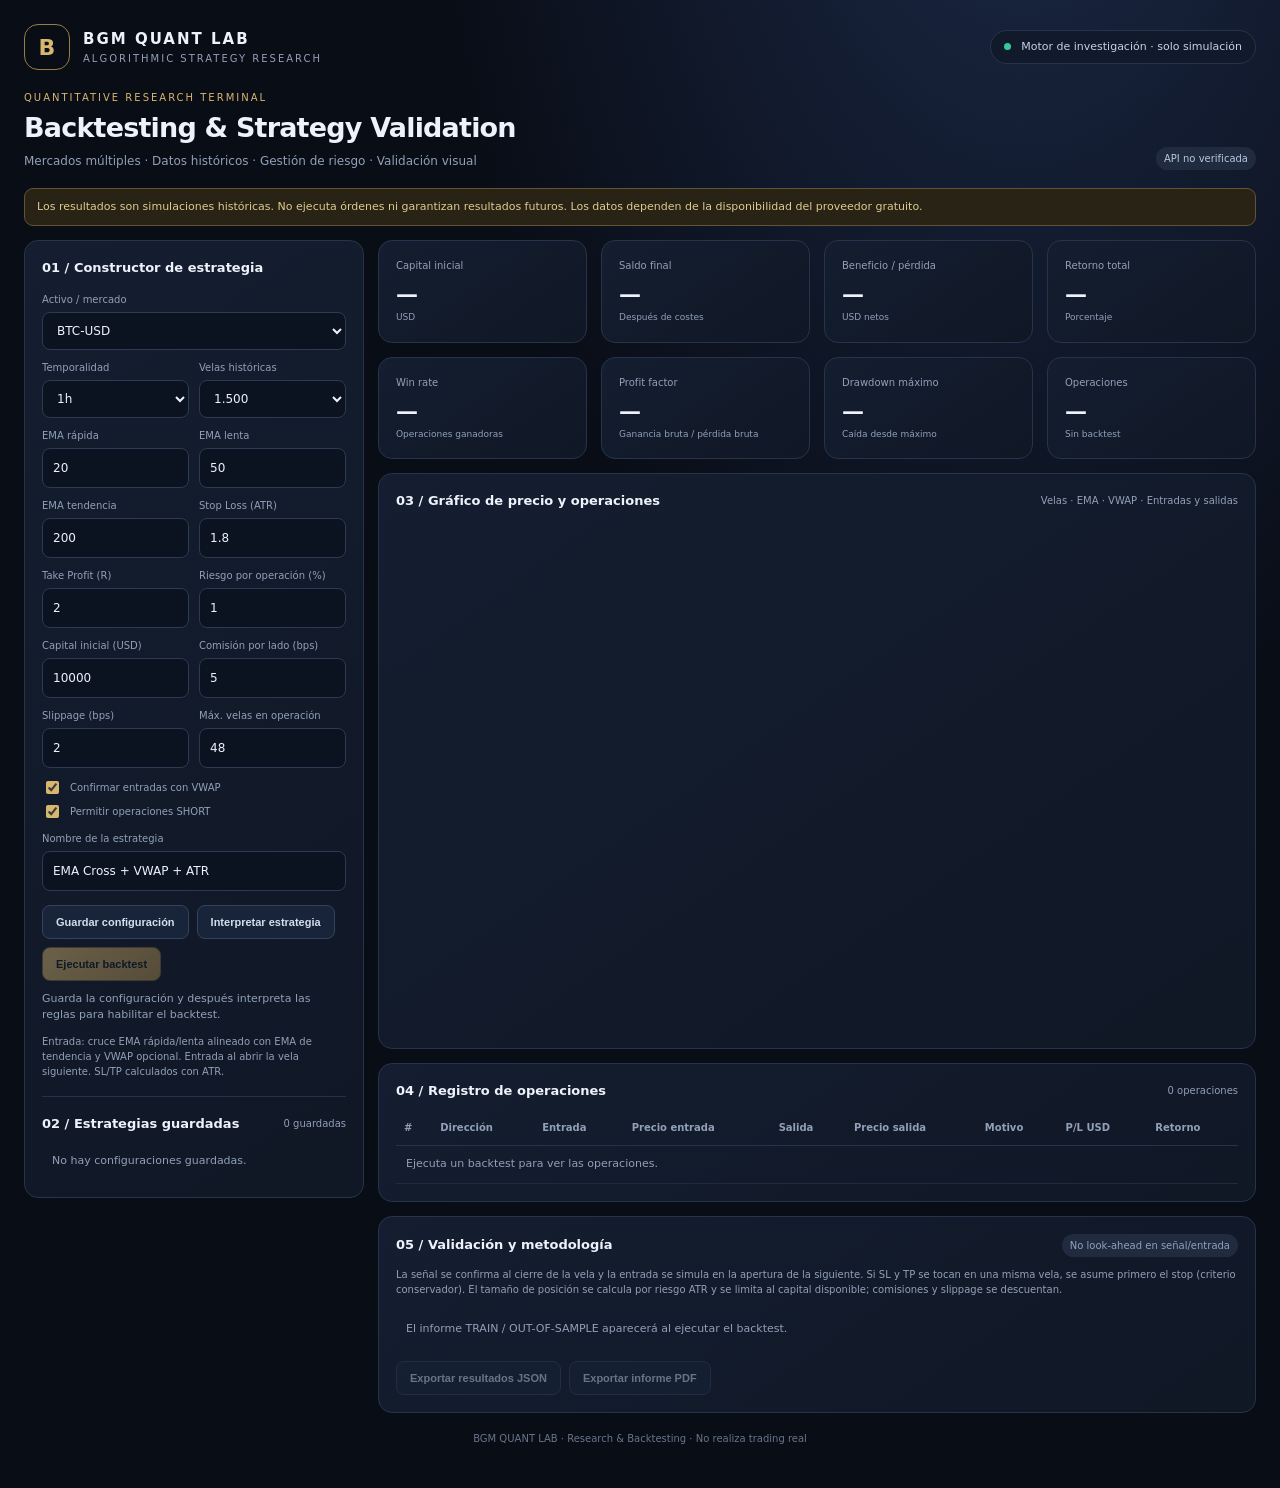
==== quant_lab/dashboard/index.html @ abaf61d5 "Display out-of-sample validation in dashboard" ====
<!doctype html>
<html lang="es"><head><meta charset="utf-8"><meta name="viewport" content="width=device-width,initial-scale=1"><meta name="theme-color" content="#090d16"><title>BGM Quant Lab | Quantitative Research</title>
<script src="https://cdn.plot.ly/plotly-2.35.2.min.js"></script>
<style>
:root{--bg:#090d16;--panel:#111a2a;--panel2:#151f31;--line:#26344b;--muted:#91a0b8;--text:#edf2fb;--gold:#d8b66f;--green:#35c99a;--red:#f07886;--blue:#80a8ff}*{box-sizing:border-box}body{margin:0;background:radial-gradient(ellipse at 80% -20%,#1c2a49 0,transparent 42%),var(--bg);color:var(--text);font:14px/1.5 Inter,system-ui,Segoe UI,sans-serif}.shell{max-width:1600px;margin:auto;padding:24px}.top{display:flex;justify-content:space-between;align-items:center;gap:15px;margin-bottom:20px}.brand{display:flex;gap:13px;align-items:center}.logo{width:46px;height:46px;border:1px solid #987d49;border-radius:14px;display:grid;place-items:center;color:var(--gold);font-weight:900;font-size:22px}.brand strong{letter-spacing:2px;font-size:15px}.brand small{display:block;color:var(--muted);font-size:10px;letter-spacing:2px}.status{border:1px solid var(--line);border-radius:30px;padding:8px 13px;color:#c5d1e4;background:#111a2a;font-size:11px}.status i{display:inline-block;width:7px;height:7px;background:var(--green);border-radius:50%;margin-right:7px}.hero{display:flex;justify-content:space-between;align-items:end;margin:15px 0 18px;gap:12px}.eyebrow{color:var(--gold);letter-spacing:2px;text-transform:uppercase;font-size:10px}.hero h1{font-size:27px;letter-spacing:-.8px;margin:3px 0}.hero p{color:var(--muted);margin:0;font-size:12px}.grid{display:grid;gap:14px}.workspace{grid-template-columns:340px minmax(0,1fr);align-items:start}.panel,.metric{background:linear-gradient(145deg,#141e30,#101725);border:1px solid var(--line);border-radius:14px;padding:17px;min-width:0}.panel h2{font-size:13px;margin:0 0 14px}.formgrid{display:grid;grid-template-columns:1fr 1fr;gap:10px}.field{display:grid;gap:5px}.field.full{grid-column:1/-1}.field label{font-size:10px;color:var(--muted)}input,select{width:100%;min-width:0;background:#0b1220;color:var(--text);border:1px solid #2c3a53;border-radius:8px;padding:10px;font:inherit;font-size:12px;outline:none}input:focus,select:focus{border-color:var(--gold)}.check{display:flex;gap:8px;align-items:center;color:#cbd6e7;font-size:11px}.check input{width:auto;accent-color:var(--gold)}.btnrow{display:flex;gap:8px;flex-wrap:wrap;margin-top:14px}.btn{border:1px solid #786642;background:linear-gradient(135deg,#d8b66f,#a98b4d);color:#111723;font-weight:800;border-radius:8px;padding:10px 13px;cursor:pointer;font-size:11px}.btn.secondary{background:#18243a;color:#d5deec;border-color:#34435c}.btn:disabled{opacity:.45;cursor:not-allowed}.hint{font-size:10px;color:var(--muted);margin-top:10px}.notice{margin:0 0 14px;border:1px solid #625332;background:#282314;color:#dfca91;border-radius:9px;padding:10px 12px;font-size:11px}.rightcol{display:grid;gap:14px}.metrics{grid-template-columns:repeat(4,minmax(0,1fr))}.metric .label{font-size:10px;color:var(--muted)}.metric .value{font-size:22px;font-weight:750;margin-top:5px;overflow-wrap:anywhere}.metric .sub{font-size:9px;color:var(--muted)}.sectionhead{display:flex;justify-content:space-between;align-items:center;gap:10px;margin-bottom:10px}.sectionhead h2{margin:0;font-size:13px}.sectionhead span{font-size:10px;color:var(--muted)}#chart{width:100%;height:510px}.tablewrap{overflow:auto}table{width:100%;border-collapse:collapse;white-space:nowrap;font-size:10px}th{text-align:left;color:var(--muted);font-weight:600;padding:10px 8px;border-bottom:1px solid var(--line)}td{padding:9px 8px;border-bottom:1px solid #202b40;color:#d2dbea}.long{color:var(--green)}.short{color:var(--red)}.library{display:grid;gap:8px}.saved{display:flex;justify-content:space-between;align-items:center;gap:10px;background:#0c1422;border:1px solid #29374f;padding:10px;border-radius:9px}.saved b{font-size:11px}.saved small{display:block;color:var(--muted);font-size:9px}.saved button{padding:7px 9px}.empty{color:var(--muted);font-size:11px;padding:10px}.footer{text-align:center;color:#68758b;font-size:10px;padding:18px}.statusline{font-size:11px;color:var(--muted);min-height:18px;margin-top:10px}.pill{font-size:10px;padding:4px 8px;border-radius:30px;background:#202b40;color:#b8c7dc}@media(max-width:1050px){.workspace{grid-template-columns:1fr}.metrics{grid-template-columns:repeat(2,1fr)}}@media(max-width:600px){.shell{padding:13px}.hero{align-items:flex-start;flex-direction:column}.metrics{gap:8px}.metric{padding:12px}.metric .value{font-size:18px}#chart{height:420px}.top{align-items:flex-start}.status{font-size:9px}}
@media print{body{background:white;color:#111}.shell{max-width:none;padding:0}.top,.hero,.workspace,.footer,.btnrow{display:none!important}.printarea{display:block!important;color:#111}.printarea *{color:#111!important}.printarea table{white-space:normal}.printarea h1{font-size:20px}}
.printarea{display:none}
</style></head><body><main class="shell">
<header class="top"><div class="brand"><div class="logo">B</div><div><strong>BGM QUANT LAB</strong><small>ALGORITHMIC STRATEGY RESEARCH</small></div></div><div class="status"><i></i> Motor de investigación · solo simulación</div></header>
<section class="hero"><div><div class="eyebrow">Quantitative research terminal</div><h1>Backtesting & Strategy Validation</h1><p>Mercados múltiples · Datos históricos · Gestión de riesgo · Validación visual</p></div><span class="pill" id="engineState">API esperando</span></section>
<div class="notice">Los resultados son simulaciones históricas. No ejecuta órdenes ni garantizan resultados futuros. Los datos dependen de la disponibilidad del proveedor gratuito.</div>
<section class="grid workspace">
<aside class="panel" id="builder"><h2>01 / Constructor de estrategia</h2>
<div class="formgrid">
<div class="field full"><label>Activo / mercado</label><select id="symbol"><option>BTC-USD</option><option>ETH-USD</option><option>SOL-USD</option><option>BNB-USD</option><option>XRP-USD</option><option>ADA-USD</option><option>SPY</option><option>QQQ</option><option>DIA</option><option>AAPL</option><option>MSFT</option><option>NVDA</option><option>TSLA</option><option>AMZN</option><option>GOOGL</option><option>GC=F</option><option>SI=F</option><option>CL=F</option><option>EURUSD=X</option><option>GBPUSD=X</option><option>JPY=X</option></select></div>
<div class="field"><label>Temporalidad</label><select id="timeframe"><option>5m</option><option>15m</option><option selected>1h</option><option>4h</option><option>1d</option></select></div>
<div class="field"><label>Velas históricas</label><select id="candles"><option value="500">500</option><option value="1000">1.000</option><option selected value="1500">1.500</option><option value="3000">3.000</option><option value="5000">5.000</option></select></div>
<div class="field"><label>EMA rápida</label><input id="emaFast" type="number" min="2" max="100" value="20"></div>
<div class="field"><label>EMA lenta</label><input id="emaSlow" type="number" min="3" max="200" value="50"></div>
<div class="field"><label>EMA tendencia</label><input id="emaTrend" type="number" min="50" max="500" value="200"></div>
<div class="field"><label>Stop Loss (ATR)</label><input id="stopAtr" type="number" min=".5" max="5" step=".1" value="1.8"></div>
<div class="field"><label>Take Profit (R)</label><input id="rr" type="number" min=".5" max="6" step=".1" value="2"></div>
<div class="field"><label>Riesgo por operación (%)</label><input id="risk" type="number" min=".1" max="5" step=".1" value="1"></div>
<div class="field"><label>Capital inicial (USD)</label><input id="equity" type="number" min="1" step="100" value="10000"></div>
<div class="field"><label>Comisión por lado (bps)</label><input id="fee" type="number" min="0" max="100" step=".5" value="5"></div>
<div class="field"><label>Slippage (bps)</label><input id="slippage" type="number" min="0" max="100" step=".5" value="2"></div>
<div class="field"><label>Máx. velas en operación</label><input id="holding" type="number" min="1" max="1000" value="48"></div>
<div class="field full"><label class="check"><input id="vwap" type="checkbox" checked> Confirmar entradas con VWAP</label><label class="check"><input id="shorts" type="checkbox" checked> Permitir operaciones SHORT</label></div>
<div class="field full"><label>Nombre de la estrategia</label><input id="strategyName" maxlength="60" value="EMA Cross + VWAP + ATR"></div>
</div>
<div class="btnrow"><button class="btn secondary" id="saveConfig">Guardar configuración</button><button class="btn secondary" id="interpret">Interpretar estrategia</button><button class="btn" id="run" disabled>Ejecutar backtest</button></div>
<div class="statusline" id="builderStatus">Guarda la configuración y después interpreta las reglas para habilitar el backtest.</div>
<div class="hint">Entrada: cruce EMA rápida/lenta alineado con EMA de tendencia y VWAP opcional. Entrada al abrir la vela siguiente. SL/TP calculados con ATR.</div>
<hr style="border:0;border-top:1px solid var(--line);margin:17px 0">
<div class="sectionhead"><h2>02 / Estrategias guardadas</h2><span id="savedCount">0</span></div><div class="library" id="library"><div class="empty">No hay configuraciones guardadas.</div></div>
</aside>
<div class="rightcol">
<section class="grid metrics" id="metrics">
<div class="metric"><div class="label">Capital inicial</div><div class="value" id="mInitial">—</div><div class="sub">USD</div></div>
<div class="metric"><div class="label">Saldo final</div><div class="value" id="mFinal">—</div><div class="sub">Después de costes</div></div>
<div class="metric"><div class="label">Beneficio / pérdida</div><div class="value" id="mPnl">—</div><div class="sub">USD netos</div></div>
<div class="metric"><div class="label">Retorno total</div><div class="value" id="mReturn">—</div><div class="sub">Porcentaje</div></div>
<div class="metric"><div class="label">Win rate</div><div class="value" id="mWin">—</div><div class="sub">Operaciones ganadoras</div></div>
<div class="metric"><div class="label">Profit factor</div><div class="value" id="mPf">—</div><div class="sub">Ganancia bruta / pérdida bruta</div></div>
<div class="metric"><div class="label">Drawdown máximo</div><div class="value" id="mDd">—</div><div class="sub">Caída desde máximo</div></div>
<div class="metric"><div class="label">Operaciones</div><div class="value" id="mTrades">—</div><div class="sub" id="mPeriod">Sin backtest</div></div>
</section>
<section class="panel"><div class="sectionhead"><h2>03 / Gráfico de precio y operaciones</h2><span id="chartMeta">Velas · EMA · VWAP · Entradas y salidas</span></div><div id="chart"></div></section>
<section class="panel"><div class="sectionhead"><h2>04 / Registro de operaciones</h2><span id="tradeCount">0 operaciones</span></div><div class="tablewrap"><table><thead><tr><th>#</th><th>Dirección</th><th>Entrada</th><th>Precio entrada</th><th>Salida</th><th>Precio salida</th><th>Motivo</th><th>P/L USD</th><th>Retorno</th></tr></thead><tbody id="tradeRows"><tr><td colspan="9" class="empty">Ejecuta un backtest para ver las operaciones.</td></tr></tbody></table></div></section>
<section class="panel"><div class="sectionhead"><h2>05 / Validación y metodología</h2><span class="pill">No look-ahead en señal/entrada</span></div><div id="method" class="hint">La señal se confirma al cierre de la vela y la entrada se simula en la apertura de la siguiente. Si SL y TP se tocan en una misma vela, se asume primero el stop (criterio conservador). El tamaño de posición se calcula por riesgo ATR y se limita al capital disponible; comisiones y slippage se descuentan.</div><div id="validationSummary" class="tablewrap" style="margin-top:14px"><div class="empty">El informe TRAIN / OUT-OF-SAMPLE aparecerá al ejecutar el backtest.</div></div><div class="btnrow"><button class="btn secondary" id="exportJson" disabled>Exportar resultados JSON</button><button class="btn secondary" id="printPdf" disabled>Exportar informe PDF</button></div></section>
</div></section><footer class="footer">BGM QUANT LAB · Research & Backtesting · No realiza trading real</footer>
<section class="printarea" id="printArea"></section></main>
<script>
const $=id=>document.getElementById(id), API='https://bgm-quant-lab-api.onrender.com';
let currentResult=null, interpreted=false, lastSavedId=null, savedConfigSignature=null;
const KEY='bgmQuantLab.multiAssetStrategies.v1';
const num=(id)=>Number($(id).value);
const config=()=>({ema_fast:num('emaFast'),ema_slow:num('emaSlow'),ema_trend:num('emaTrend'),stop_atr:num('stopAtr'),reward_risk:num('rr'),risk_per_trade_pct:num('risk'),initial_equity:num('equity'),fee_bps:num('fee'),slippage_bps:num('slippage'),max_holding_bars:num('holding'),use_vwap:$('vwap').checked,allow_short:$('shorts').checked});
const snapshot=()=>({name:$('strategyName').value.trim()||'Estrategia sin nombre',symbol:$('symbol').value,timeframe:$('timeframe').value,candles:num('candles'),config:config()});
function validate(){const c=config();if(!(Number.isInteger(c.ema_fast)&&Number.isInteger(c.ema_slow)&&Number.isInteger(c.ema_trend)&&2<=c.ema_fast&&c.ema_fast<c.ema_slow&&c.ema_slow<c.ema_trend&&c.ema_trend<=500))throw Error('Las EMAs deben cumplir 2 ≤ rápida < lenta < tendencia ≤ 500.');if(!(c.initial_equity>0&&c.risk_per_trade_pct>=.1&&c.risk_per_trade_pct<=5&&c.stop_atr>=.5&&c.stop_atr<=5&&c.reward_risk>=.5&&c.reward_risk<=6&&c.max_holding_bars>=1&&c.max_holding_bars<=1000&&c.fee_bps>=0&&c.slippage_bps>=0))throw Error('Revisa capital, riesgo, SL/TP, costes y máximo de velas.');}
function readSaved(){try{const a=JSON.parse(localStorage.getItem(KEY)||'[]');return Array.isArray(a)?a:[]}catch(e){return[]}}
function writeSaved(a){localStorage.setItem(KEY,JSON.stringify(a));renderLibrary()}
function saveConfig(){try{validate();const s=snapshot(),all=readSaved();let item=all.find(x=>x.id===lastSavedId);if(item){Object.assign(item,s,{updated_at:new Date().toISOString()})}else{item={...s,id:'strat-'+Date.now(),saved_at:new Date().toISOString()};all.unshift(item);lastSavedId=item.id}writeSaved(all);savedConfigSignature=JSON.stringify(snapshot());$('builderStatus').textContent='Configuración guardada en este navegador. Ahora puedes interpretarla.';return true}catch(e){$('builderStatus').textContent=e.message;return false}}
function renderLibrary(){const all=readSaved();$('savedCount').textContent=all.length+' guardadas';const box=$('library');box.innerHTML='';if(!all.length){box.innerHTML='<div class="empty">No hay configuraciones guardadas.</div>';return}all.forEach(s=>{const row=document.createElement('div');row.className='saved';const info=document.createElement('div'),b=document.createElement('b'),small=document.createElement('small');b.textContent=s.name;small.textContent=s.symbol+' · '+s.timeframe+' · Capital '+fmt(s.config.initial_equity)+' USD';info.append(b,small);const actions=document.createElement('div');[['Cargar',()=>loadSaved(s.id)],['PDF',()=>printSaved(s)],['×',()=>{writeSaved(readSaved().filter(x=>x.id!==s.id))}]].forEach(([label,fn])=>{const btn=document.createElement('button');btn.className='btn secondary';btn.textContent=label;btn.onclick=fn;actions.append(btn)});row.append(info,actions);box.append(row)})}
function loadSaved(id){const s=readSaved().find(x=>x.id===id);if(!s)return;lastSavedId=s.id;$('strategyName').value=s.name;$('symbol').value=s.symbol;$('timeframe').value=s.timeframe;$('candles').value=String(s.candles);for(const [key,id] of Object.entries({ema_fast:'emaFast',ema_slow:'emaSlow',ema_trend:'emaTrend',stop_atr:'stopAtr',reward_risk:'rr',risk_per_trade_pct:'risk',initial_equity:'equity',fee_bps:'fee',slippage_bps:'slippage',max_holding_bars:'holding'}))$(id).value=s.config[key];$('vwap').checked=s.config.use_vwap;$('shorts').checked=s.config.allow_short;savedConfigSignature=JSON.stringify(snapshot());interpreted=false;$('run').disabled=true;$('builderStatus').textContent='Configuración cargada. Pulsa Interpretar estrategia.'}
function interpret(){try{validate();if(!savedConfigSignature||savedConfigSignature!==JSON.stringify(snapshot()))throw Error('Primero guarda la configuración actual. Si cambias un parámetro, vuelve a guardarla antes de interpretar.');const c=config();$('builderStatus').textContent='LONG: cruce alcista EMA '+c.ema_fast+'/'+c.ema_slow+', precio sobre EMA '+c.ema_trend+(c.use_vwap?' y VWAP':'')+'. SHORT: cruce bajista y precio bajo EMA de tendencia. SL '+c.stop_atr+' ATR · TP '+c.reward_risk+'R · riesgo '+c.risk_per_trade_pct+'%.';interpreted=true;$('run').disabled=false}catch(e){$('builderStatus').textContent=e.message;interpreted=false;$('run').disabled=true}}
function fmt(v,s=''){if(v===null||v===undefined||!Number.isFinite(Number(v)))return 'N/D';return Number(v).toLocaleString('es-ES',{maximumFractionDigits:2})+s}
$('saveConfig').onclick=saveConfig;$('interpret').onclick=interpret;
$('run').onclick=async()=>{if(!interpreted)return;try{validate()}catch(e){$('builderStatus').textContent=e.message;return}$('run').disabled=true;$('engineState').textContent='Descargando datos…';$('builderStatus').textContent='Descargando velas y ejecutando el motor cuantitativo. El primer arranque puede tardar.';try{const res=await fetch(API+'/api/multi-backtest',{method:'POST',headers:{'Content-Type':'application/json'},body:JSON.stringify({symbol:$('symbol').value,timeframe:$('timeframe').value,candles:num('candles'),config:config()})});const data=await res.json();if(!res.ok||!data.ok)throw Error(data.error||'Error de backtest');currentResult=data;renderResult(data);$('engineState').textContent='Backtest completado';$('builderStatus').textContent=data.market_name+' · '+data.candles_used+' velas · '+data.data_start+' → '+data.data_end;if(lastSavedId){const all=readSaved(),item=all.find(x=>x.id===lastSavedId);if(item){item.last_result={final_equity:data.result.final_equity,net_return_pct:data.result.net_return_pct,trades:data.result.trades};writeSaved(all)}}}catch(e){$('engineState').textContent='Error';$('builderStatus').textContent=e.message}finally{$('run').disabled=!interpreted}};
function renderResult(data){const r=data.result;const v=data.validation;if(v){const rows=[['Operaciones','trades'],['Win rate (%)','win_rate_pct'],['Profit factor','profit_factor'],['Retorno neto (%)','net_return_pct'],['Drawdown máximo (%)','max_drawdown_pct']];$('validationSummary').innerHTML='<table><thead><tr><th>Validación cronológica</th><th>TRAIN · 70%</th><th>OUT-OF-SAMPLE · 30%</th></tr></thead><tbody>'+rows.map(([label,key])=>'<tr><td>'+label+'</td><td>'+fmt(v.train[key])+'</td><td>'+fmt(v.out_of_sample[key])+'</td></tr>').join('')+'</tbody></table><p class="hint">'+v.note+'</p>'}const values={mInitial:fmt(r.initial_equity)+' USD',mFinal:fmt(r.final_equity)+' USD',mPnl:fmt(r.net_profit)+' USD',mReturn:fmt(r.net_return_pct,'%'),mWin:fmt(r.win_rate_pct,'%'),mPf:fmt(r.profit_factor),mDd:fmt(r.max_drawdown_pct,'%'),mTrades:r.trades};for(const [id,v] of Object.entries(values))$(id).textContent=v;$('mPnl').style.color=r.net_profit>=0?'var(--green)':'var(--red)';$('mPeriod').textContent=data.data_start+' → '+data.data_end;$('tradeCount').textContent=r.trades+' operaciones';$('chartMeta').textContent=data.symbol+' · '+data.timeframe+' · '+data.candles_used+' velas';renderChart(data);renderTrades(r.trade_log);$('exportJson').disabled=false;$('printPdf').disabled=false}
function renderChart(data){const r=data.result,rows=r.candles||[],x=rows.map(v=>v.open_time);const traces=[{type:'candlestick',x,open:rows.map(v=>v.open),high:rows.map(v=>v.high),low:rows.map(v=>v.low),close:rows.map(v=>v.close),name:data.symbol,increasing:{line:{color:'#35c99a'}},decreasing:{line:{color:'#f07886'}}}];const addLine=(key,name,color)=>{const vals=rows.map(v=>v[key]);if(vals.some(v=>v!==null&&v!==undefined))traces.push({type:'scatter',mode:'lines',x,y:vals,name,line:{width:1.2,color}})};const c=config();addLine('ema_'+c.ema_fast,'EMA '+c.ema_fast,'#e4bd69');addLine('ema_'+c.ema_slow,'EMA '+c.ema_slow,'#82a8ff');addLine('ema_'+c.ema_trend,'EMA '+c.ema_trend,'#d68bea');if(c.use_vwap)addLine('vwap','VWAP','#55c6d7');const entries=r.trade_log||[];const long=entries.filter(t=>t.side==='LONG'),short=entries.filter(t=>t.side==='SHORT');for(const [arr,label,color,symbol,field] of [[long,'Entrada LONG','#35c99a','triangle-up','entry_price'],[short,'Entrada SHORT','#f07886','triangle-down','entry_price']])if(arr.length)traces.push({type:'scatter',mode:'markers',x:arr.map(t=>t.entry_time),y:arr.map(t=>t[field]),name:label,marker:{color,symbol,size:11,line:{width:1,color:'#101725'}}});if(entries.length)traces.push({type:'scatter',mode:'markers',x:entries.map(t=>t.exit_time),y:entries.map(t=>t.exit_price),name:'Salidas',marker:{color:'#f3e7c7',symbol:'x',size:9}});const layout={paper_bgcolor:'#111a2a',plot_bgcolor:'#111a2a',font:{color:'#cbd6e7',size:10},margin:{l:55,r:20,t:15,b:45},xaxis:{gridcolor:'#26344b',rangeslider:{visible:false}},yaxis:{gridcolor:'#26344b',side:'right'},legend:{orientation:'h',y:1.08},hovermode:'x unified'};Plotly.newPlot('chart',traces,layout,{responsive:true,displaylogo:false,scrollZoom:true})}
function renderTrades(trades){const body=$('tradeRows');body.innerHTML='';if(!trades.length){body.innerHTML='<tr><td colspan="9" class="empty">No se generaron operaciones con esta configuración.</td></tr>';return}trades.slice().reverse().forEach((t,i)=>{const tr=document.createElement('tr');const cells=[trades.length-i,t.side,t.entry_time.replace('T',' ').slice(0,16),fmt(t.entry_price),t.exit_time.replace('T',' ').slice(0,16),fmt(t.exit_price),t.exit_reason,fmt(t.pnl),fmt(t.return_pct,'%')];cells.forEach((v,j)=>{const td=document.createElement('td');td.textContent=v;if(j===1)td.className=t.side.toLowerCase();if(j===7)td.className=t.pnl>=0?'long':'short';tr.append(td)});body.append(tr)})}
$('exportJson').onclick=()=>{if(!currentResult)return;download('bgm_quant_lab_result.json',JSON.stringify(currentResult,null,2),'application/json')};
function download(name,content,type){const a=document.createElement('a'),url=URL.createObjectURL(new Blob([content],{type}));a.href=url;a.download=name;a.click();setTimeout(()=>URL.revokeObjectURL(url),1000)}
function printSaved(s){const c=s.config;$('printArea').innerHTML='<h1>BGM QUANT LAB — '+esc(s.name)+'</h1><p>Activo: '+esc(s.symbol)+' · Temporalidad: '+esc(s.timeframe)+'</p><h2>Configuración</h2><table>'+Object.entries(c).map(([k,v])=>'<tr><th>'+esc(k)+'</th><td>'+esc(v)+'</td></tr>').join('')+'</table><p>Reglas: cruce EMA rápida/lenta alineado con EMA de tendencia; VWAP opcional. Entrada en apertura de vela siguiente. Stop dinámico ATR y objetivo en múltiplos R. Costes y slippage incluidos.</p>'+(s.last_result?'<h2>Último resultado</h2><p>Saldo final: '+fmt(s.last_result.final_equity)+' USD · Retorno: '+fmt(s.last_result.net_return_pct,'%')+' · Operaciones: '+s.last_result.trades+'</p>':'')+'<p>Simulación histórica; no ejecuta órdenes ni garantiza rentabilidad.</p>';window.print()}
function esc(s){return String(s).replace(/[&<>"']/g,c=>({'&':'&amp;','<':'&lt;','>':'&gt;','"':'&quot;',"'":'&#39;'}[c]))}
$('printPdf').onclick=()=>{if(!currentResult)return;const s={...snapshot(),last_result:{final_equity:currentResult.result.final_equity,net_return_pct:currentResult.result.net_return_pct,trades:currentResult.result.trades}};printSaved(s)};
renderLibrary();
fetch(API+'/health').then(r=>r.json()).then(()=>{$('engineState').textContent='API conectada'}).catch(()=>{$('engineState').textContent='API no verificada'});
</script></body></html>
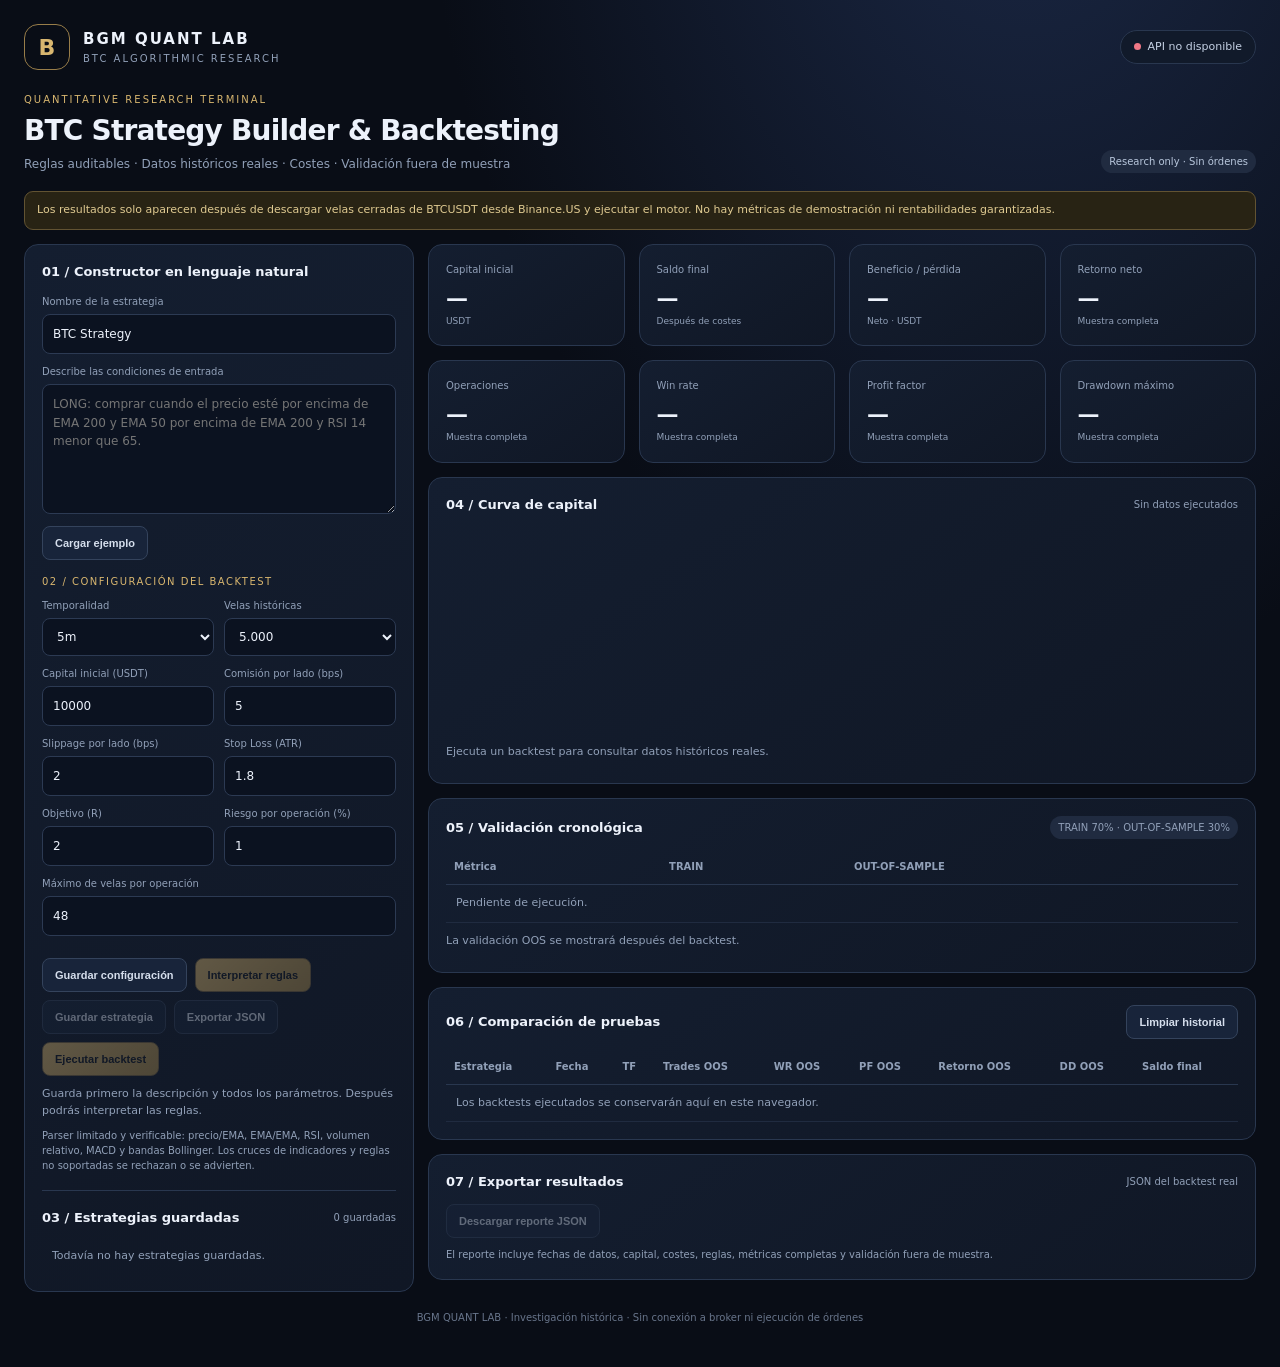
==== commit eb3b8b31: "Build BTC natural-language strategy research dashboard" ====
--- a/quant_lab/dashboard/index.html
+++ b/quant_lab/dashboard/index.html
@@ -1,80 +1,124 @@
 <!doctype html>
-<html lang="es"><head><meta charset="utf-8"><meta name="viewport" content="width=device-width,initial-scale=1"><meta name="theme-color" content="#090d16"><title>BGM Quant Lab | Quantitative Research</title>
-<script src="https://cdn.plot.ly/plotly-2.35.2.min.js"></script>
+<html lang="es">
+<head>
+<meta charset="utf-8"><meta name="viewport" content="width=device-width,initial-scale=1">
+<meta name="theme-color" content="#090d16">
+<title>BGM Quant Lab · BTC Strategy Research</title>
 <style>
-:root{--bg:#090d16;--panel:#111a2a;--panel2:#151f31;--line:#26344b;--muted:#91a0b8;--text:#edf2fb;--gold:#d8b66f;--green:#35c99a;--red:#f07886;--blue:#80a8ff}*{box-sizing:border-box}body{margin:0;background:radial-gradient(ellipse at 80% -20%,#1c2a49 0,transparent 42%),var(--bg);color:var(--text);font:14px/1.5 Inter,system-ui,Segoe UI,sans-serif}.shell{max-width:1600px;margin:auto;padding:24px}.top{display:flex;justify-content:space-between;align-items:center;gap:15px;margin-bottom:20px}.brand{display:flex;gap:13px;align-items:center}.logo{width:46px;height:46px;border:1px solid #987d49;border-radius:14px;display:grid;place-items:center;color:var(--gold);font-weight:900;font-size:22px}.brand strong{letter-spacing:2px;font-size:15px}.brand small{display:block;color:var(--muted);font-size:10px;letter-spacing:2px}.status{border:1px solid var(--line);border-radius:30px;padding:8px 13px;color:#c5d1e4;background:#111a2a;font-size:11px}.status i{display:inline-block;width:7px;height:7px;background:var(--green);border-radius:50%;margin-right:7px}.hero{display:flex;justify-content:space-between;align-items:end;margin:15px 0 18px;gap:12px}.eyebrow{color:var(--gold);letter-spacing:2px;text-transform:uppercase;font-size:10px}.hero h1{font-size:27px;letter-spacing:-.8px;margin:3px 0}.hero p{color:var(--muted);margin:0;font-size:12px}.grid{display:grid;gap:14px}.workspace{grid-template-columns:340px minmax(0,1fr);align-items:start}.panel,.metric{background:linear-gradient(145deg,#141e30,#101725);border:1px solid var(--line);border-radius:14px;padding:17px;min-width:0}.panel h2{font-size:13px;margin:0 0 14px}.formgrid{display:grid;grid-template-columns:1fr 1fr;gap:10px}.field{display:grid;gap:5px}.field.full{grid-column:1/-1}.field label{font-size:10px;color:var(--muted)}input,select{width:100%;min-width:0;background:#0b1220;color:var(--text);border:1px solid #2c3a53;border-radius:8px;padding:10px;font:inherit;font-size:12px;outline:none}input:focus,select:focus{border-color:var(--gold)}.check{display:flex;gap:8px;align-items:center;color:#cbd6e7;font-size:11px}.check input{width:auto;accent-color:var(--gold)}.btnrow{display:flex;gap:8px;flex-wrap:wrap;margin-top:14px}.btn{border:1px solid #786642;background:linear-gradient(135deg,#d8b66f,#a98b4d);color:#111723;font-weight:800;border-radius:8px;padding:10px 13px;cursor:pointer;font-size:11px}.btn.secondary{background:#18243a;color:#d5deec;border-color:#34435c}.btn:disabled{opacity:.45;cursor:not-allowed}.hint{font-size:10px;color:var(--muted);margin-top:10px}.notice{margin:0 0 14px;border:1px solid #625332;background:#282314;color:#dfca91;border-radius:9px;padding:10px 12px;font-size:11px}.rightcol{display:grid;gap:14px}.metrics{grid-template-columns:repeat(4,minmax(0,1fr))}.metric .label{font-size:10px;color:var(--muted)}.metric .value{font-size:22px;font-weight:750;margin-top:5px;overflow-wrap:anywhere}.metric .sub{font-size:9px;color:var(--muted)}.sectionhead{display:flex;justify-content:space-between;align-items:center;gap:10px;margin-bottom:10px}.sectionhead h2{margin:0;font-size:13px}.sectionhead span{font-size:10px;color:var(--muted)}#chart{width:100%;height:510px}.tablewrap{overflow:auto}table{width:100%;border-collapse:collapse;white-space:nowrap;font-size:10px}th{text-align:left;color:var(--muted);font-weight:600;padding:10px 8px;border-bottom:1px solid var(--line)}td{padding:9px 8px;border-bottom:1px solid #202b40;color:#d2dbea}.long{color:var(--green)}.short{color:var(--red)}.library{display:grid;gap:8px}.saved{display:flex;justify-content:space-between;align-items:center;gap:10px;background:#0c1422;border:1px solid #29374f;padding:10px;border-radius:9px}.saved b{font-size:11px}.saved small{display:block;color:var(--muted);font-size:9px}.saved button{padding:7px 9px}.empty{color:var(--muted);font-size:11px;padding:10px}.footer{text-align:center;color:#68758b;font-size:10px;padding:18px}.statusline{font-size:11px;color:var(--muted);min-height:18px;margin-top:10px}.pill{font-size:10px;padding:4px 8px;border-radius:30px;background:#202b40;color:#b8c7dc}@media(max-width:1050px){.workspace{grid-template-columns:1fr}.metrics{grid-template-columns:repeat(2,1fr)}}@media(max-width:600px){.shell{padding:13px}.hero{align-items:flex-start;flex-direction:column}.metrics{gap:8px}.metric{padding:12px}.metric .value{font-size:18px}#chart{height:420px}.top{align-items:flex-start}.status{font-size:9px}}
-@media print{body{background:white;color:#111}.shell{max-width:none;padding:0}.top,.hero,.workspace,.footer,.btnrow{display:none!important}.printarea{display:block!important;color:#111}.printarea *{color:#111!important}.printarea table{white-space:normal}.printarea h1{font-size:20px}}
-.printarea{display:none}
-</style></head><body><main class="shell">
-<header class="top"><div class="brand"><div class="logo">B</div><div><strong>BGM QUANT LAB</strong><small>ALGORITHMIC STRATEGY RESEARCH</small></div></div><div class="status"><i></i> Motor de investigación · solo simulación</div></header>
-<section class="hero"><div><div class="eyebrow">Quantitative research terminal</div><h1>Backtesting & Strategy Validation</h1><p>Mercados múltiples · Datos históricos · Gestión de riesgo · Validación visual</p></div><span class="pill" id="engineState">API esperando</span></section>
-<div class="notice">Los resultados son simulaciones históricas. No ejecuta órdenes ni garantizan resultados futuros. Los datos dependen de la disponibilidad del proveedor gratuito.</div>
-<section class="grid workspace">
-<aside class="panel" id="builder"><h2>01 / Constructor de estrategia</h2>
+:root{--bg:#090d16;--panel:#111a2a;--panel2:#151f31;--line:#29374f;--muted:#91a0b8;--text:#edf2fb;--gold:#d8b66f;--green:#35c99a;--red:#f07886;--blue:#80a8ff}
+*{box-sizing:border-box}body{margin:0;background:radial-gradient(ellipse at 80% -20%,#1c2a49 0,transparent 42%),var(--bg);color:var(--text);font:14px/1.5 Inter,system-ui,Segoe UI,sans-serif}
+.shell{max-width:1500px;margin:auto;padding:24px}.top{display:flex;justify-content:space-between;align-items:center;gap:15px;margin-bottom:22px}
+.brand{display:flex;gap:13px;align-items:center}.logo{width:46px;height:46px;border:1px solid #987d49;border-radius:14px;display:grid;place-items:center;color:var(--gold);font-weight:900;font-size:22px}.brand strong{letter-spacing:2px;font-size:15px}.brand small{display:block;color:var(--muted);font-size:10px;letter-spacing:2px}
+.status{border:1px solid var(--line);border-radius:30px;padding:8px 13px;color:#c5d1e4;background:var(--panel);font-size:11px}.status i{display:inline-block;width:7px;height:7px;background:var(--gold);border-radius:50%;margin-right:7px}
+.hero{display:flex;justify-content:space-between;align-items:end;margin:15px 0 18px;gap:12px}.eyebrow{color:var(--gold);letter-spacing:2px;text-transform:uppercase;font-size:10px}.hero h1{font-size:28px;letter-spacing:-.8px;margin:3px 0}.hero p{color:var(--muted);margin:0;font-size:12px}
+.grid{display:grid;gap:14px}.layout{grid-template-columns:390px minmax(0,1fr);align-items:start}.panel,.metric{background:linear-gradient(145deg,#141e30,#101725);border:1px solid var(--line);border-radius:14px;padding:17px;min-width:0}.panel h2{font-size:13px;margin:0 0 13px}
+.field{display:grid;gap:5px;margin-bottom:10px}.field label{font-size:10px;color:var(--muted)}input,select,textarea{width:100%;min-width:0;background:#0b1220;color:var(--text);border:1px solid #2c3a53;border-radius:8px;padding:10px;font:inherit;font-size:12px;outline:none}input:focus,select:focus,textarea:focus{border-color:var(--gold)}textarea{min-height:130px;resize:vertical;line-height:1.55}
+.formgrid{display:grid;grid-template-columns:1fr 1fr;gap:0 10px}.full{grid-column:1/-1}.sectionlabel{font-size:10px;color:var(--gold);letter-spacing:1.5px;margin:14px 0 9px}
+.btnrow{display:flex;gap:8px;flex-wrap:wrap;margin-top:12px}.btn{border:1px solid #786642;background:linear-gradient(135deg,#d8b66f,#a98b4d);color:#111723;font-weight:800;border-radius:8px;padding:10px 12px;cursor:pointer;font-size:11px}.btn.secondary{background:#18243a;color:#d5deec;border-color:#34435c}.btn:disabled{opacity:.4;cursor:not-allowed}
+.hint{font-size:10px;color:var(--muted);margin-top:9px}.notice{margin:0 0 14px;border:1px solid #625332;background:#282314;color:#dfca91;border-radius:9px;padding:10px 12px;font-size:11px}
+.statusline{font-size:11px;color:var(--muted);min-height:22px;margin-top:10px;overflow-wrap:anywhere}.rules{background:#0b1321;border:1px solid #28364d;border-radius:9px;padding:12px;margin-top:12px;font-size:11px}.rules strong{display:block;color:var(--gold);margin:4px 0}.rules ul{margin:4px 0 10px;padding-left:19px;color:#d3ddeb}.warning{color:#e5c27b;margin:5px 0}.ok{color:var(--green)}
+.right{display:grid;gap:14px}.metrics{grid-template-columns:repeat(4,minmax(0,1fr))}.metric .label{font-size:10px;color:var(--muted)}.metric .value{font-size:22px;font-weight:750;margin-top:5px;overflow-wrap:anywhere}.metric .sub{font-size:9px;color:var(--muted)}
+.head{display:flex;justify-content:space-between;align-items:center;gap:10px;margin-bottom:10px}.head h2{margin:0;font-size:13px}.head span{font-size:10px;color:var(--muted)}canvas{width:100%;height:210px;display:block}
+table{width:100%;border-collapse:collapse;white-space:nowrap;font-size:10px}th{text-align:left;color:var(--muted);font-weight:600;padding:10px 8px;border-bottom:1px solid var(--line)}td{padding:9px 8px;border-bottom:1px solid #202b40;color:#d2dbea}.tablewrap{overflow:auto}.positive{color:var(--green)}.negative{color:var(--red)}
+.library{display:grid;gap:8px}.saved{display:flex;justify-content:space-between;align-items:center;gap:10px;background:#0c1422;border:1px solid #29374f;padding:10px;border-radius:9px}.saved b{font-size:11px}.saved small{display:block;color:var(--muted);font-size:9px}.saved .btnrow{margin:0}.saved button{padding:7px 9px}
+.empty{color:var(--muted);font-size:11px;padding:10px}.footer{text-align:center;color:#68758b;font-size:10px;padding:18px}.pill{font-size:10px;padding:4px 8px;border-radius:30px;background:#202b40;color:#b8c7dc}
+@media(max-width:1100px){.layout{grid-template-columns:1fr}.metrics{grid-template-columns:repeat(2,1fr)}}@media(max-width:600px){.shell{padding:13px}.hero{align-items:flex-start;flex-direction:column}.metrics{gap:8px}.metric{padding:12px}.metric .value{font-size:18px}.top{align-items:flex-start;flex-direction:column}.saved{align-items:flex-start;flex-direction:column}}
+</style>
+</head>
+<body><main class="shell">
+<header class="top"><div class="brand"><div class="logo">B</div><div><strong>BGM QUANT LAB</strong><small>BTC ALGORITHMIC RESEARCH</small></div></div><div class="status"><i id="apiDot"></i><span id="apiState">Comprobando API…</span></div></header>
+<section class="hero"><div><div class="eyebrow">Quantitative research terminal</div><h1>BTC Strategy Builder & Backtesting</h1><p>Reglas auditables · Datos históricos reales · Costes · Validación fuera de muestra</p></div><span class="pill">Research only · Sin órdenes</span></section>
+<div class="notice">Los resultados solo aparecen después de descargar velas cerradas de BTCUSDT desde Binance.US y ejecutar el motor. No hay métricas de demostración ni rentabilidades garantizadas.</div>
+<section class="grid layout">
+<aside class="panel">
+<h2>01 / Constructor en lenguaje natural</h2>
+<div class="field"><label for="strategyName">Nombre de la estrategia</label><input id="strategyName" maxlength="60" value="BTC Strategy"></div>
+<div class="field"><label for="description">Describe las condiciones de entrada</label><textarea id="description" placeholder="LONG: comprar cuando el precio esté por encima de EMA 200 y EMA 50 por encima de EMA 200 y RSI 14 menor que 65."></textarea></div>
+<div class="btnrow"><button class="btn secondary" id="exampleBtn" type="button">Cargar ejemplo</button></div>
+<div class="sectionlabel">02 / CONFIGURACIÓN DEL BACKTEST</div>
 <div class="formgrid">
-<div class="field full"><label>Activo / mercado</label><select id="symbol"><option>BTC-USD</option><option>ETH-USD</option><option>SOL-USD</option><option>BNB-USD</option><option>XRP-USD</option><option>ADA-USD</option><option>SPY</option><option>QQQ</option><option>DIA</option><option>AAPL</option><option>MSFT</option><option>NVDA</option><option>TSLA</option><option>AMZN</option><option>GOOGL</option><option>GC=F</option><option>SI=F</option><option>CL=F</option><option>EURUSD=X</option><option>GBPUSD=X</option><option>JPY=X</option></select></div>
-<div class="field"><label>Temporalidad</label><select id="timeframe"><option>5m</option><option>15m</option><option selected>1h</option><option>4h</option><option>1d</option></select></div>
-<div class="field"><label>Velas históricas</label><select id="candles"><option value="500">500</option><option value="1000">1.000</option><option selected value="1500">1.500</option><option value="3000">3.000</option><option value="5000">5.000</option></select></div>
-<div class="field"><label>EMA rápida</label><input id="emaFast" type="number" min="2" max="100" value="20"></div>
-<div class="field"><label>EMA lenta</label><input id="emaSlow" type="number" min="3" max="200" value="50"></div>
-<div class="field"><label>EMA tendencia</label><input id="emaTrend" type="number" min="50" max="500" value="200"></div>
-<div class="field"><label>Stop Loss (ATR)</label><input id="stopAtr" type="number" min=".5" max="5" step=".1" value="1.8"></div>
-<div class="field"><label>Take Profit (R)</label><input id="rr" type="number" min=".5" max="6" step=".1" value="2"></div>
-<div class="field"><label>Riesgo por operación (%)</label><input id="risk" type="number" min=".1" max="5" step=".1" value="1"></div>
-<div class="field"><label>Capital inicial (USD)</label><input id="equity" type="number" min="1" step="100" value="10000"></div>
-<div class="field"><label>Comisión por lado (bps)</label><input id="fee" type="number" min="0" max="100" step=".5" value="5"></div>
-<div class="field"><label>Slippage (bps)</label><input id="slippage" type="number" min="0" max="100" step=".5" value="2"></div>
-<div class="field"><label>Máx. velas en operación</label><input id="holding" type="number" min="1" max="1000" value="48"></div>
-<div class="field full"><label class="check"><input id="vwap" type="checkbox" checked> Confirmar entradas con VWAP</label><label class="check"><input id="shorts" type="checkbox" checked> Permitir operaciones SHORT</label></div>
-<div class="field full"><label>Nombre de la estrategia</label><input id="strategyName" maxlength="60" value="EMA Cross + VWAP + ATR"></div>
+<div class="field"><label for="timeframe">Temporalidad</label><select id="timeframe"><option>1m</option><option selected>5m</option><option>15m</option><option>1h</option><option>4h</option><option>1d</option></select></div>
+<div class="field"><label for="candles">Velas históricas</label><select id="candles"><option value="500">500</option><option value="1000">1.000</option><option selected value="5000">5.000</option><option value="10000">10.000</option><option value="20000">20.000</option></select></div>
+<div class="field"><label for="initialEquity">Capital inicial (USDT)</label><input id="initialEquity" type="number" min="1" step="100" value="10000"></div>
+<div class="field"><label for="feeBps">Comisión por lado (bps)</label><input id="feeBps" type="number" min="0" max="100" step=".5" value="5"></div>
+<div class="field"><label for="slippageBps">Slippage por lado (bps)</label><input id="slippageBps" type="number" min="0" max="100" step=".5" value="2"></div>
+<div class="field"><label for="stopAtr">Stop Loss (ATR)</label><input id="stopAtr" type="number" min=".5" max="5" step=".1" value="1.8"></div>
+<div class="field"><label for="rewardRisk">Objetivo (R)</label><input id="rewardRisk" type="number" min=".5" max="6" step=".1" value="2"></div>
+<div class="field"><label for="riskPct">Riesgo por operación (%)</label><input id="riskPct" type="number" min=".1" max="5" step=".1" value="1"></div>
+<div class="field full"><label for="maxHolding">Máximo de velas por operación</label><input id="maxHolding" type="number" min="1" max="1000" step="1" value="48"></div>
 </div>
-<div class="btnrow"><button class="btn secondary" id="saveConfig">Guardar configuración</button><button class="btn secondary" id="interpret">Interpretar estrategia</button><button class="btn" id="run" disabled>Ejecutar backtest</button></div>
-<div class="statusline" id="builderStatus">Guarda la configuración y después interpreta las reglas para habilitar el backtest.</div>
-<div class="hint">Entrada: cruce EMA rápida/lenta alineado con EMA de tendencia y VWAP opcional. Entrada al abrir la vela siguiente. SL/TP calculados con ATR.</div>
+<div class="btnrow">
+<button class="btn secondary" id="saveConfig" type="button">Guardar configuración</button>
+<button class="btn" id="interpret" type="button" disabled>Interpretar reglas</button>
+<button class="btn secondary" id="saveStrategy" type="button" disabled>Guardar estrategia</button>
+<button class="btn secondary" id="exportStrategy" type="button" disabled>Exportar JSON</button>
+<button class="btn" id="runBacktest" type="button" disabled>Ejecutar backtest</button>
+</div>
+<div class="statusline" id="builderStatus">Guarda primero la descripción y todos los parámetros. Después podrás interpretar las reglas.</div>
+<div id="interpretedRules" class="rules" hidden></div>
+<div class="hint">Parser limitado y verificable: precio/EMA, EMA/EMA, RSI, volumen relativo, MACD y bandas Bollinger. Los cruces de indicadores y reglas no soportadas se rechazan o se advierten.</div>
 <hr style="border:0;border-top:1px solid var(--line);margin:17px 0">
-<div class="sectionhead"><h2>02 / Estrategias guardadas</h2><span id="savedCount">0</span></div><div class="library" id="library"><div class="empty">No hay configuraciones guardadas.</div></div>
+<div class="head"><h2>03 / Estrategias guardadas</h2><span id="savedCount">0</span></div>
+<div class="library" id="strategyLibrary"><div class="empty">Todavía no hay estrategias guardadas.</div></div>
 </aside>
-<div class="rightcol">
-<section class="grid metrics" id="metrics">
-<div class="metric"><div class="label">Capital inicial</div><div class="value" id="mInitial">—</div><div class="sub">USD</div></div>
+<div class="right">
+<section class="grid metrics">
+<div class="metric"><div class="label">Capital inicial</div><div class="value" id="mInitial">—</div><div class="sub">USDT</div></div>
 <div class="metric"><div class="label">Saldo final</div><div class="value" id="mFinal">—</div><div class="sub">Después de costes</div></div>
-<div class="metric"><div class="label">Beneficio / pérdida</div><div class="value" id="mPnl">—</div><div class="sub">USD netos</div></div>
-<div class="metric"><div class="label">Retorno total</div><div class="value" id="mReturn">—</div><div class="sub">Porcentaje</div></div>
-<div class="metric"><div class="label">Win rate</div><div class="value" id="mWin">—</div><div class="sub">Operaciones ganadoras</div></div>
-<div class="metric"><div class="label">Profit factor</div><div class="value" id="mPf">—</div><div class="sub">Ganancia bruta / pérdida bruta</div></div>
-<div class="metric"><div class="label">Drawdown máximo</div><div class="value" id="mDd">—</div><div class="sub">Caída desde máximo</div></div>
-<div class="metric"><div class="label">Operaciones</div><div class="value" id="mTrades">—</div><div class="sub" id="mPeriod">Sin backtest</div></div>
+<div class="metric"><div class="label">Beneficio / pérdida</div><div class="value" id="mPnl">—</div><div class="sub">Neto · USDT</div></div>
+<div class="metric"><div class="label">Retorno neto</div><div class="value" id="mReturn">—</div><div class="sub">Muestra completa</div></div>
+<div class="metric"><div class="label">Operaciones</div><div class="value" id="mTrades">—</div><div class="sub">Muestra completa</div></div>
+<div class="metric"><div class="label">Win rate</div><div class="value" id="mWin">—</div><div class="sub">Muestra completa</div></div>
+<div class="metric"><div class="label">Profit factor</div><div class="value" id="mPf">—</div><div class="sub">Muestra completa</div></div>
+<div class="metric"><div class="label">Drawdown máximo</div><div class="value" id="mDd">—</div><div class="sub">Muestra completa</div></div>
 </section>
-<section class="panel"><div class="sectionhead"><h2>03 / Gráfico de precio y operaciones</h2><span id="chartMeta">Velas · EMA · VWAP · Entradas y salidas</span></div><div id="chart"></div></section>
-<section class="panel"><div class="sectionhead"><h2>04 / Registro de operaciones</h2><span id="tradeCount">0 operaciones</span></div><div class="tablewrap"><table><thead><tr><th>#</th><th>Dirección</th><th>Entrada</th><th>Precio entrada</th><th>Salida</th><th>Precio salida</th><th>Motivo</th><th>P/L USD</th><th>Retorno</th></tr></thead><tbody id="tradeRows"><tr><td colspan="9" class="empty">Ejecuta un backtest para ver las operaciones.</td></tr></tbody></table></div></section>
-<section class="panel"><div class="sectionhead"><h2>05 / Validación y metodología</h2><span class="pill">No look-ahead en señal/entrada</span></div><div id="method" class="hint">La señal se confirma al cierre de la vela y la entrada se simula en la apertura de la siguiente. Si SL y TP se tocan en una misma vela, se asume primero el stop (criterio conservador). El tamaño de posición se calcula por riesgo ATR y se limita al capital disponible; comisiones y slippage se descuentan.</div><div id="validationSummary" class="tablewrap" style="margin-top:14px"><div class="empty">El informe TRAIN / OUT-OF-SAMPLE aparecerá al ejecutar el backtest.</div></div><div class="btnrow"><button class="btn secondary" id="exportJson" disabled>Exportar resultados JSON</button><button class="btn secondary" id="printPdf" disabled>Exportar informe PDF</button></div></section>
-</div></section><footer class="footer">BGM QUANT LAB · Research & Backtesting · No realiza trading real</footer>
-<section class="printarea" id="printArea"></section></main>
+<section class="panel"><div class="head"><h2>04 / Curva de capital</h2><span id="dataMeta">Sin datos ejecutados</span></div><canvas id="equityChart" aria-label="Curva de capital del backtest"></canvas><div class="statusline" id="resultStatus">Ejecuta un backtest para consultar datos históricos reales.</div></section>
+<section class="panel"><div class="head"><h2>05 / Validación cronológica</h2><span class="pill">TRAIN 70% · OUT-OF-SAMPLE 30%</span></div><div class="tablewrap"><table><thead><tr><th>Métrica</th><th>TRAIN</th><th>OUT-OF-SAMPLE</th></tr></thead><tbody id="validationRows"><tr><td colspan="3" class="empty">Pendiente de ejecución.</td></tr></tbody></table></div><div class="statusline" id="qualityStatus">La validación OOS se mostrará después del backtest.</div></section>
+<section class="panel"><div class="head"><h2>06 / Comparación de pruebas</h2><button class="btn secondary" id="clearComparisons" type="button">Limpiar historial</button></div><div class="tablewrap"><table><thead><tr><th>Estrategia</th><th>Fecha</th><th>TF</th><th>Trades OOS</th><th>WR OOS</th><th>PF OOS</th><th>Retorno OOS</th><th>DD OOS</th><th>Saldo final</th></tr></thead><tbody id="comparisonRows"><tr><td colspan="9" class="empty">Los backtests ejecutados se conservarán aquí en este navegador.</td></tr></tbody></table></div></section>
+<section class="panel"><div class="head"><h2>07 / Exportar resultados</h2><span>JSON del backtest real</span></div><div class="btnrow"><button class="btn secondary" id="exportResult" type="button" disabled>Descargar reporte JSON</button></div><div class="hint">El reporte incluye fechas de datos, capital, costes, reglas, métricas completas y validación fuera de muestra.</div></section>
+</div></section>
+<footer class="footer">BGM QUANT LAB · Investigación histórica · Sin conexión a broker ni ejecución de órdenes</footer>
+</main>
 <script>
-const $=id=>document.getElementById(id), API='https://bgm-quant-lab-api.onrender.com';
-let currentResult=null, interpreted=false, lastSavedId=null, savedConfigSignature=null;
-const KEY='bgmQuantLab.multiAssetStrategies.v1';
-const num=(id)=>Number($(id).value);
-const config=()=>({ema_fast:num('emaFast'),ema_slow:num('emaSlow'),ema_trend:num('emaTrend'),stop_atr:num('stopAtr'),reward_risk:num('rr'),risk_per_trade_pct:num('risk'),initial_equity:num('equity'),fee_bps:num('fee'),slippage_bps:num('slippage'),max_holding_bars:num('holding'),use_vwap:$('vwap').checked,allow_short:$('shorts').checked});
-const snapshot=()=>({name:$('strategyName').value.trim()||'Estrategia sin nombre',symbol:$('symbol').value,timeframe:$('timeframe').value,candles:num('candles'),config:config()});
-function validate(){const c=config();if(!(Number.isInteger(c.ema_fast)&&Number.isInteger(c.ema_slow)&&Number.isInteger(c.ema_trend)&&2<=c.ema_fast&&c.ema_fast<c.ema_slow&&c.ema_slow<c.ema_trend&&c.ema_trend<=500))throw Error('Las EMAs deben cumplir 2 ≤ rápida < lenta < tendencia ≤ 500.');if(!(c.initial_equity>0&&c.risk_per_trade_pct>=.1&&c.risk_per_trade_pct<=5&&c.stop_atr>=.5&&c.stop_atr<=5&&c.reward_risk>=.5&&c.reward_risk<=6&&c.max_holding_bars>=1&&c.max_holding_bars<=1000&&c.fee_bps>=0&&c.slippage_bps>=0))throw Error('Revisa capital, riesgo, SL/TP, costes y máximo de velas.');}
-function readSaved(){try{const a=JSON.parse(localStorage.getItem(KEY)||'[]');return Array.isArray(a)?a:[]}catch(e){return[]}}
-function writeSaved(a){localStorage.setItem(KEY,JSON.stringify(a));renderLibrary()}
-function saveConfig(){try{validate();const s=snapshot(),all=readSaved();let item=all.find(x=>x.id===lastSavedId);if(item){Object.assign(item,s,{updated_at:new Date().toISOString()})}else{item={...s,id:'strat-'+Date.now(),saved_at:new Date().toISOString()};all.unshift(item);lastSavedId=item.id}writeSaved(all);savedConfigSignature=JSON.stringify(snapshot());$('builderStatus').textContent='Configuración guardada en este navegador. Ahora puedes interpretarla.';return true}catch(e){$('builderStatus').textContent=e.message;return false}}
-function renderLibrary(){const all=readSaved();$('savedCount').textContent=all.length+' guardadas';const box=$('library');box.innerHTML='';if(!all.length){box.innerHTML='<div class="empty">No hay configuraciones guardadas.</div>';return}all.forEach(s=>{const row=document.createElement('div');row.className='saved';const info=document.createElement('div'),b=document.createElement('b'),small=document.createElement('small');b.textContent=s.name;small.textContent=s.symbol+' · '+s.timeframe+' · Capital '+fmt(s.config.initial_equity)+' USD';info.append(b,small);const actions=document.createElement('div');[['Cargar',()=>loadSaved(s.id)],['PDF',()=>printSaved(s)],['×',()=>{writeSaved(readSaved().filter(x=>x.id!==s.id))}]].forEach(([label,fn])=>{const btn=document.createElement('button');btn.className='btn secondary';btn.textContent=label;btn.onclick=fn;actions.append(btn)});row.append(info,actions);box.append(row)})}
-function loadSaved(id){const s=readSaved().find(x=>x.id===id);if(!s)return;lastSavedId=s.id;$('strategyName').value=s.name;$('symbol').value=s.symbol;$('timeframe').value=s.timeframe;$('candles').value=String(s.candles);for(const [key,id] of Object.entries({ema_fast:'emaFast',ema_slow:'emaSlow',ema_trend:'emaTrend',stop_atr:'stopAtr',reward_risk:'rr',risk_per_trade_pct:'risk',initial_equity:'equity',fee_bps:'fee',slippage_bps:'slippage',max_holding_bars:'holding'}))$(id).value=s.config[key];$('vwap').checked=s.config.use_vwap;$('shorts').checked=s.config.allow_short;savedConfigSignature=JSON.stringify(snapshot());interpreted=false;$('run').disabled=true;$('builderStatus').textContent='Configuración cargada. Pulsa Interpretar estrategia.'}
-function interpret(){try{validate();if(!savedConfigSignature||savedConfigSignature!==JSON.stringify(snapshot()))throw Error('Primero guarda la configuración actual. Si cambias un parámetro, vuelve a guardarla antes de interpretar.');const c=config();$('builderStatus').textContent='LONG: cruce alcista EMA '+c.ema_fast+'/'+c.ema_slow+', precio sobre EMA '+c.ema_trend+(c.use_vwap?' y VWAP':'')+'. SHORT: cruce bajista y precio bajo EMA de tendencia. SL '+c.stop_atr+' ATR · TP '+c.reward_risk+'R · riesgo '+c.risk_per_trade_pct+'%.';interpreted=true;$('run').disabled=false}catch(e){$('builderStatus').textContent=e.message;interpreted=false;$('run').disabled=true}}
-function fmt(v,s=''){if(v===null||v===undefined||!Number.isFinite(Number(v)))return 'N/D';return Number(v).toLocaleString('es-ES',{maximumFractionDigits:2})+s}
-$('saveConfig').onclick=saveConfig;$('interpret').onclick=interpret;
-$('run').onclick=async()=>{if(!interpreted)return;try{validate()}catch(e){$('builderStatus').textContent=e.message;return}$('run').disabled=true;$('engineState').textContent='Descargando datos…';$('builderStatus').textContent='Descargando velas y ejecutando el motor cuantitativo. El primer arranque puede tardar.';try{const res=await fetch(API+'/api/multi-backtest',{method:'POST',headers:{'Content-Type':'application/json'},body:JSON.stringify({symbol:$('symbol').value,timeframe:$('timeframe').value,candles:num('candles'),config:config()})});const data=await res.json();if(!res.ok||!data.ok)throw Error(data.error||'Error de backtest');currentResult=data;renderResult(data);$('engineState').textContent='Backtest completado';$('builderStatus').textContent=data.market_name+' · '+data.candles_used+' velas · '+data.data_start+' → '+data.data_end;if(lastSavedId){const all=readSaved(),item=all.find(x=>x.id===lastSavedId);if(item){item.last_result={final_equity:data.result.final_equity,net_return_pct:data.result.net_return_pct,trades:data.result.trades};writeSaved(all)}}}catch(e){$('engineState').textContent='Error';$('builderStatus').textContent=e.message}finally{$('run').disabled=!interpreted}};
-function renderResult(data){const r=data.result;const v=data.validation;if(v){const rows=[['Operaciones','trades'],['Win rate (%)','win_rate_pct'],['Profit factor','profit_factor'],['Retorno neto (%)','net_return_pct'],['Drawdown máximo (%)','max_drawdown_pct']];$('validationSummary').innerHTML='<table><thead><tr><th>Validación cronológica</th><th>TRAIN · 70%</th><th>OUT-OF-SAMPLE · 30%</th></tr></thead><tbody>'+rows.map(([label,key])=>'<tr><td>'+label+'</td><td>'+fmt(v.train[key])+'</td><td>'+fmt(v.out_of_sample[key])+'</td></tr>').join('')+'</tbody></table><p class="hint">'+v.note+'</p>'}const values={mInitial:fmt(r.initial_equity)+' USD',mFinal:fmt(r.final_equity)+' USD',mPnl:fmt(r.net_profit)+' USD',mReturn:fmt(r.net_return_pct,'%'),mWin:fmt(r.win_rate_pct,'%'),mPf:fmt(r.profit_factor),mDd:fmt(r.max_drawdown_pct,'%'),mTrades:r.trades};for(const [id,v] of Object.entries(values))$(id).textContent=v;$('mPnl').style.color=r.net_profit>=0?'var(--green)':'var(--red)';$('mPeriod').textContent=data.data_start+' → '+data.data_end;$('tradeCount').textContent=r.trades+' operaciones';$('chartMeta').textContent=data.symbol+' · '+data.timeframe+' · '+data.candles_used+' velas';renderChart(data);renderTrades(r.trade_log);$('exportJson').disabled=false;$('printPdf').disabled=false}
-function renderChart(data){const r=data.result,rows=r.candles||[],x=rows.map(v=>v.open_time);const traces=[{type:'candlestick',x,open:rows.map(v=>v.open),high:rows.map(v=>v.high),low:rows.map(v=>v.low),close:rows.map(v=>v.close),name:data.symbol,increasing:{line:{color:'#35c99a'}},decreasing:{line:{color:'#f07886'}}}];const addLine=(key,name,color)=>{const vals=rows.map(v=>v[key]);if(vals.some(v=>v!==null&&v!==undefined))traces.push({type:'scatter',mode:'lines',x,y:vals,name,line:{width:1.2,color}})};const c=config();addLine('ema_'+c.ema_fast,'EMA '+c.ema_fast,'#e4bd69');addLine('ema_'+c.ema_slow,'EMA '+c.ema_slow,'#82a8ff');addLine('ema_'+c.ema_trend,'EMA '+c.ema_trend,'#d68bea');if(c.use_vwap)addLine('vwap','VWAP','#55c6d7');const entries=r.trade_log||[];const long=entries.filter(t=>t.side==='LONG'),short=entries.filter(t=>t.side==='SHORT');for(const [arr,label,color,symbol,field] of [[long,'Entrada LONG','#35c99a','triangle-up','entry_price'],[short,'Entrada SHORT','#f07886','triangle-down','entry_price']])if(arr.length)traces.push({type:'scatter',mode:'markers',x:arr.map(t=>t.entry_time),y:arr.map(t=>t[field]),name:label,marker:{color,symbol,size:11,line:{width:1,color:'#101725'}}});if(entries.length)traces.push({type:'scatter',mode:'markers',x:entries.map(t=>t.exit_time),y:entries.map(t=>t.exit_price),name:'Salidas',marker:{color:'#f3e7c7',symbol:'x',size:9}});const layout={paper_bgcolor:'#111a2a',plot_bgcolor:'#111a2a',font:{color:'#cbd6e7',size:10},margin:{l:55,r:20,t:15,b:45},xaxis:{gridcolor:'#26344b',rangeslider:{visible:false}},yaxis:{gridcolor:'#26344b',side:'right'},legend:{orientation:'h',y:1.08},hovermode:'x unified'};Plotly.newPlot('chart',traces,layout,{responsive:true,displaylogo:false,scrollZoom:true})}
-function renderTrades(trades){const body=$('tradeRows');body.innerHTML='';if(!trades.length){body.innerHTML='<tr><td colspan="9" class="empty">No se generaron operaciones con esta configuración.</td></tr>';return}trades.slice().reverse().forEach((t,i)=>{const tr=document.createElement('tr');const cells=[trades.length-i,t.side,t.entry_time.replace('T',' ').slice(0,16),fmt(t.entry_price),t.exit_time.replace('T',' ').slice(0,16),fmt(t.exit_price),t.exit_reason,fmt(t.pnl),fmt(t.return_pct,'%')];cells.forEach((v,j)=>{const td=document.createElement('td');td.textContent=v;if(j===1)td.className=t.side.toLowerCase();if(j===7)td.className=t.pnl>=0?'long':'short';tr.append(td)});body.append(tr)})}
-$('exportJson').onclick=()=>{if(!currentResult)return;download('bgm_quant_lab_result.json',JSON.stringify(currentResult,null,2),'application/json')};
-function download(name,content,type){const a=document.createElement('a'),url=URL.createObjectURL(new Blob([content],{type}));a.href=url;a.download=name;a.click();setTimeout(()=>URL.revokeObjectURL(url),1000)}
-function printSaved(s){const c=s.config;$('printArea').innerHTML='<h1>BGM QUANT LAB — '+esc(s.name)+'</h1><p>Activo: '+esc(s.symbol)+' · Temporalidad: '+esc(s.timeframe)+'</p><h2>Configuración</h2><table>'+Object.entries(c).map(([k,v])=>'<tr><th>'+esc(k)+'</th><td>'+esc(v)+'</td></tr>').join('')+'</table><p>Reglas: cruce EMA rápida/lenta alineado con EMA de tendencia; VWAP opcional. Entrada en apertura de vela siguiente. Stop dinámico ATR y objetivo en múltiplos R. Costes y slippage incluidos.</p>'+(s.last_result?'<h2>Último resultado</h2><p>Saldo final: '+fmt(s.last_result.final_equity)+' USD · Retorno: '+fmt(s.last_result.net_return_pct,'%')+' · Operaciones: '+s.last_result.trades+'</p>':'')+'<p>Simulación histórica; no ejecuta órdenes ni garantiza rentabilidad.</p>';window.print()}
-function esc(s){return String(s).replace(/[&<>"']/g,c=>({'&':'&amp;','<':'&lt;','>':'&gt;','"':'&quot;',"'":'&#39;'}[c]))}
-$('printPdf').onclick=()=>{if(!currentResult)return;const s={...snapshot(),last_result:{final_equity:currentResult.result.final_equity,net_return_pct:currentResult.result.net_return_pct,trades:currentResult.result.trades}};printSaved(s)};
-renderLibrary();
-fetch(API+'/health').then(r=>r.json()).then(()=>{$('engineState').textContent='API conectada'}).catch(()=>{$('engineState').textContent='API no verificada'});
+const API='https://bgm-quant-lab-api.onrender.com';
+const $=id=>document.getElementById(id);
+const CONFIG_KEY='bgmQuantLab.btcBuilderConfig.v2';
+const LIBRARY_KEY='bgmQuantLab.btcStrategies.v2';
+const RESULTS_KEY='bgmQuantLab.btcComparisons.v2';
+let savedSignature=null, parsed=null, parsedMeta=null, currentSavedId=null, lastResult=null;
+const number=id=>Number($(id).value);
+function snapshot(){return {name:$('strategyName').value.trim(),description:$('description').value.trim(),timeframe:$('timeframe').value,candles:number('candles'),initial_equity:number('initialEquity'),fee_bps:number('feeBps'),slippage_bps:number('slippageBps'),stop_atr:number('stopAtr'),reward_risk:number('rewardRisk'),risk_per_trade_pct:number('riskPct'),max_holding_bars:number('maxHolding')}}
+function signature(){return JSON.stringify(snapshot())}
+function fmt(v,suffix=''){if(v===null||v===undefined||!Number.isFinite(Number(v)))return 'N/D';return Number(v).toLocaleString('es-ES',{maximumFractionDigits:2})+suffix}
+function validateInputs(){const s=snapshot();if(!s.description)throw Error('Escribe la descripción de la estrategia.');if(!s.name)throw Error('Indica un nombre para la estrategia.');if(!(s.candles>=500&&s.candles<=20000))throw Error('Selecciona entre 500 y 20.000 velas.');if(!(s.initial_equity>0&&Number.isFinite(s.initial_equity)))throw Error('El capital inicial debe ser mayor que cero.');if(!(s.fee_bps>=0&&s.fee_bps<=100&&s.slippage_bps>=0&&s.slippage_bps<=100))throw Error('Comisión y slippage deben estar entre 0 y 100 bps por lado.');if(!(s.stop_atr>=.5&&s.stop_atr<=5&&s.reward_risk>=.5&&s.reward_risk<=6&&s.risk_per_trade_pct>=.1&&s.risk_per_trade_pct<=5&&Number.isInteger(s.max_holding_bars)&&s.max_holding_bars>=1&&s.max_holding_bars<=1000))throw Error('Revisa Stop ATR, objetivo R, riesgo y máximo de velas.');return s}
+function setStatus(message,kind){$('builderStatus').textContent=message;$('builderStatus').className='statusline '+(kind||'')}
+function markDirty(){if(savedSignature!==signature()){parsed=null;parsedMeta=null;$('saveStrategy').disabled=true;$('exportStrategy').disabled=true;$('runBacktest').disabled=true;$('interpret').disabled=false;setStatus('Hay cambios sin guardar. Pulsa «Guardar configuración» antes de interpretar.','warning')}}
+function saveConfig(){try{validateInputs();localStorage.setItem(CONFIG_KEY,JSON.stringify(snapshot()));savedSignature=signature();parsed=null;parsedMeta=null;$('saveStrategy').disabled=true;$('exportStrategy').disabled=true;$('runBacktest').disabled=true;setStatus('Configuración guardada en este navegador. Ahora pulsa «Interpretar reglas».','ok');return true}catch(e){setStatus(e.message,'warning');return false}}
+function applySnapshot(s){$('strategyName').value=s.name||'BTC Strategy';$('description').value=s.description||'';$('timeframe').value=s.timeframe||'5m';$('candles').value=String(s.candles||5000);$('initialEquity').value=s.initial_equity??10000;$('feeBps').value=s.fee_bps??5;$('slippageBps').value=s.slippage_bps??2;$('stopAtr').value=s.stop_atr??1.8;$('rewardRisk').value=s.reward_risk??2;$('riskPct').value=s.risk_per_trade_pct??1;$('maxHolding').value=s.max_holding_bars??48}
+function showRules(meta){const box=$('interpretedRules');box.hidden=false;box.innerHTML='';const title=document.createElement('strong');title.textContent='LONG · reglas reconocidas';box.append(title);const long=document.createElement('ul');(meta.recognized.long||[]).forEach(v=>{const li=document.createElement('li');li.textContent=v;long.append(li)});box.append(long);const st=document.createElement('strong');st.textContent='SHORT · reglas reconocidas';box.append(st);const short=document.createElement('ul');(meta.recognized.short||[]).forEach(v=>{const li=document.createElement('li');li.textContent=v;short.append(li)});box.append(short);(meta.warnings||[]).forEach(v=>{const p=document.createElement('div');p.className='warning';p.textContent='Aviso: '+v;box.append(p)});if(!(meta.warnings||[]).length){const p=document.createElement('div');p.className='ok';p.textContent='Reglas reconocidas. Revisa la interpretación antes de ejecutar.';box.append(p)}}
+async function interpret(){try{validateInputs();if(!savedSignature||savedSignature!==signature())throw Error('Guarda primero la configuración actual; si modificas algo, vuelve a guardarla.');$('interpret').disabled=true;setStatus('Interpretando únicamente las reglas compatibles…');const response=await fetch(API+'/api/interpret',{method:'POST',headers:{'Content-Type':'application/json'},body:JSON.stringify({description:$('description').value,name:$('strategyName').value})});const data=await response.json();if(!response.ok||!data.ok)throw Error(data.error||'No se pudo interpretar la estrategia.');parsed=data.strategy;parsed.name=$('strategyName').value.trim();parsed.stop_atr=number('stopAtr');parsed.reward_risk=number('rewardRisk');parsed.risk_per_trade_pct=number('riskPct');parsed.max_holding_bars=number('maxHolding');parsedMeta=data;showRules(data);$('saveStrategy').disabled=false;$('exportStrategy').disabled=false;$('runBacktest').disabled=false;setStatus('Estrategia interpretada y validada por el parser. Comprueba LONG, SHORT y los avisos antes del backtest.','ok')}catch(e){parsed=null;$('saveStrategy').disabled=true;$('exportStrategy').disabled=true;$('runBacktest').disabled=true;setStatus(e.message,'warning')}finally{$('interpret').disabled=false}}
+function buildPayload(){const s=validateInputs();if(!parsed)throw Error('Interpreta la estrategia antes de continuar.');parsed.name=s.name;parsed.stop_atr=s.stop_atr;parsed.reward_risk=s.reward_risk;parsed.risk_per_trade_pct=s.risk_per_trade_pct;parsed.max_holding_bars=s.max_holding_bars;return {market:'BTCUSDT',timeframe:s.timeframe,candles:s.candles,fee_bps:s.fee_bps,slippage_bps:s.slippage_bps,initial_equity:s.initial_equity,strategy:parsed}}
+function download(name,content,type){const blob=new Blob([content],{type:type||'application/json'});const url=URL.createObjectURL(blob);const a=document.createElement('a');a.href=url;a.download=name;a.click();URL.revokeObjectURL(url)}
+function readLibrary(){try{const v=JSON.parse(localStorage.getItem(LIBRARY_KEY)||'[]');return Array.isArray(v)?v:[]}catch(e){return[]}}
+function writeLibrary(items){localStorage.setItem(LIBRARY_KEY,JSON.stringify(items));renderLibrary()}
+function saveStrategy(){try{const payload=buildPayload(),items=readLibrary();let item=items.find(x=>x.id===currentSavedId);if(!item){item={id:'btc-'+Date.now(),saved_at:new Date().toISOString(),last_result:null};items.unshift(item);currentSavedId=item.id}Object.assign(item,{name:payload.strategy.name,description:$('description').value,strategy:payload.strategy,config:{timeframe:payload.timeframe,candles:payload.candles,fee_bps:payload.fee_bps,slippage_bps:payload.slippage_bps,initial_equity:payload.initial_equity}});writeLibrary(items);setStatus('Estrategia guardada en la biblioteca local.','ok')}catch(e){setStatus(e.message,'warning')}}
+function renderLibrary(){const items=readLibrary(),box=$('strategyLibrary');$('savedCount').textContent=items.length+' guardadas';box.innerHTML='';if(!items.length){box.innerHTML='<div class="empty">Todavía no hay estrategias guardadas.</div>';return}items.forEach(item=>{const row=document.createElement('div');row.className='saved';const info=document.createElement('div'),b=document.createElement('b'),small=document.createElement('small');b.textContent=item.name;small.textContent=(item.config.timeframe||'5m')+' · Capital '+fmt(item.config.initial_equity)+' USDT'+(item.last_result?' · Último OOS '+fmt(item.last_result.oos_return,'%'):'');info.append(b,small);const actions=document.createElement('div');actions.className='btnrow';[['Cargar',()=>loadStrategy(item.id)],['Eliminar',()=>deleteStrategy(item.id)]].forEach(pair=>{const btn=document.createElement('button');btn.type='button';btn.className='btn secondary';btn.textContent=pair[0];btn.addEventListener('click',pair[1]);actions.append(btn)});row.append(info,actions);box.append(row)})}
+function loadStrategy(id){const item=readLibrary().find(x=>x.id===id);if(!item)return;currentSavedId=id;applySnapshot({name:item.name,description:item.description,...item.config,stop_atr:item.strategy.stop_atr,reward_risk:item.strategy.reward_risk,risk_per_trade_pct:item.strategy.risk_per_trade_pct,max_holding_bars:item.strategy.max_holding_bars});savedSignature=signature();parsed=item.strategy;parsedMeta={recognized:{long:parsed.long_conditions.map(x=>x.feature+' '+x.operator+' '+x.value),short:parsed.short_conditions.map(x=>x.feature+' '+x.operator+' '+x.value)},warnings:['Estrategia cargada de la biblioteca local. Comprueba que los parámetros sigan siendo los deseados.']};showRules(parsedMeta);$('saveStrategy').disabled=false;$('exportStrategy').disabled=false;$('runBacktest').disabled=false;setStatus('Estrategia cargada. Puedes ejecutar el backtest o editarla y guardar otra vez.','ok')}
+function deleteStrategy(id){writeLibrary(readLibrary().filter(x=>x.id!==id));if(currentSavedId===id)currentSavedId=null}
+function readComparisons(){try{const v=JSON.parse(localStorage.getItem(RESULTS_KEY)||'[]');return Array.isArray(v)?v:[]}catch(e){return[]}}
+function writeComparisons(items){localStorage.setItem(RESULTS_KEY,JSON.stringify(items.slice(0,20)));renderComparisons()}
+function summary(result,initial){return {trades:result.trades,win_rate_pct:result.win_rate_pct,profit_factor:result.profit_factor,net_return_pct:result.net_return_pct,max_drawdown_pct:result.max_drawdown_pct,final_equity:result.equity_curve&&result.equity_curve.length?result.equity_curve[result.equity_curve.length-1]:initial}}
+function renderComparisons(){const rows=readComparisons(),body=$('comparisonRows');body.innerHTML='';if(!rows.length){body.innerHTML='<tr><td colspan="9" class="empty">Los backtests ejecutados se conservarán aquí en este navegador.</td></tr>';return}rows.forEach(item=>{const tr=document.createElement('tr');const vals=[item.name,item.date,item.timeframe,item.oos.trades,fmt(item.oos.win_rate_pct,'%'),fmt(item.oos.profit_factor),fmt(item.oos.net_return_pct,'%'),fmt(item.oos.max_drawdown_pct,'%'),fmt(item.full.final_equity)+' USDT'];vals.forEach((v,i)=>{const td=document.createElement('td');td.textContent=v;if(i===6)td.className=item.oos.net_return_pct>=0?'positive':'negative';tr.append(td)});body.append(tr)})}
+function drawEquity(values){const canvas=$('equityChart'),ctx=canvas.getContext('2d'),w=canvas.clientWidth||600,h=canvas.clientHeight||210,dpr=window.devicePixelRatio||1;canvas.width=w*dpr;canvas.height=h*dpr;ctx.scale(dpr,dpr);ctx.clearRect(0,0,w,h);ctx.strokeStyle='#29374f';ctx.lineWidth=1;for(let i=0;i<4;i++){const y=12+i*(h-24)/3;ctx.beginPath();ctx.moveTo(12,y);ctx.lineTo(w-12,y);ctx.stroke()}if(!values||values.length<2)return;const min=Math.min.apply(null,values),max=Math.max.apply(null,values),span=max-min||1;ctx.beginPath();values.forEach((v,i)=>{const x=12+i*(w-24)/(values.length-1),y=h-12-(v-min)/span*(h-24);if(i===0)ctx.moveTo(x,y);else ctx.lineTo(x,y)});ctx.strokeStyle='#d8b66f';ctx.lineWidth=2;ctx.stroke()}
+function renderResults(data,payload){const full=data.full_sample,oos=data.out_of_sample,initial=full.equity_curve[0]||payload.initial_equity,final=full.equity_curve[full.equity_curve.length-1]||initial;const vals={mInitial:fmt(initial)+' USDT',mFinal:fmt(final)+' USDT',mPnl:fmt(final-initial)+' USDT',mReturn:fmt(full.net_return_pct,'%'),mTrades:full.trades,mWin:fmt(full.win_rate_pct,'%'),mPf:fmt(full.profit_factor),mDd:fmt(full.max_drawdown_pct,'%')};Object.keys(vals).forEach(id=>$(id).textContent=vals[id]);$('mPnl').className='value '+(final>=initial?'positive':'negative');$('dataMeta').textContent=data.market+' · '+data.timeframe+' · '+data.candles_used+' velas';$('resultStatus').textContent='Datos reales cerrados: '+data.data_start+' → '+data.data_end+' · Comisión '+payload.fee_bps+' bps/lado · Slippage '+payload.slippage_bps+' bps/lado.';drawEquity(full.equity_curve);const rows=[['Operaciones','trades'],['Win rate','win_rate_pct'],['Profit factor','profit_factor'],['Retorno neto','net_return_pct'],['Drawdown máximo','max_drawdown_pct']];$('validationRows').innerHTML='';rows.forEach(pair=>{const tr=document.createElement('tr'),a=document.createElement('td'),b=document.createElement('td'),c=document.createElement('td');a.textContent=pair[0];b.textContent=fmt(data.train[pair[1]],pair[1].includes('pct')?'%':'');c.textContent=fmt(oos[pair[1]],pair[1].includes('pct')?'%':'');tr.append(a,b,c);$('validationRows').append(tr)});$('qualityStatus').textContent='Filtro preliminar OOS: '+(data.quality.eligible_for_paper_testing?'APTO para continuar pruebas en demo':'NO APTO todavía')+' · Score '+data.quality.research_score+'/100. '+data.quality.note;$('exportResult').disabled=false}
+async function runBacktest(){let payload;try{payload=buildPayload();if(!savedSignature||savedSignature!==signature())throw Error('Guarda los cambios y vuelve a interpretar antes del backtest.')}catch(e){setStatus(e.message,'warning');return}$('runBacktest').disabled=true;setStatus('Descargando velas cerradas de Binance.US y ejecutando el motor…');$('resultStatus').textContent='Esperando respuesta del motor de backtesting…';try{const response=await fetch(API+'/api/backtest',{method:'POST',headers:{'Content-Type':'application/json'},body:JSON.stringify(payload)});const data=await response.json();if(!response.ok||!data.ok)throw Error(data.error||'El motor rechazó la solicitud.');lastResult=data;renderResults(data,payload);const entry={id:'run-'+Date.now(),name:payload.strategy.name,date:new Date().toLocaleString('es-ES'),timeframe:payload.timeframe,full:summary(data.full_sample,payload.initial_equity),oos:summary(data.out_of_sample,payload.initial_equity),data_start:data.data_start,data_end:data.data_end};const history=readComparisons();history.unshift(entry);writeComparisons(history);if(currentSavedId){const items=readLibrary(),saved=items.find(x=>x.id===currentSavedId);if(saved){saved.last_result={oos_return:data.out_of_sample.net_return_pct,final_equity:entry.full.final_equity};writeLibrary(items)}}setStatus('Backtest completado con datos reales. Revisa especialmente OUT-OF-SAMPLE.','ok')}catch(e){$('resultStatus').textContent='Error: '+e.message;setStatus(e.message+' Si la API acaba de arrancar, espera unos segundos y reintenta.','warning')}finally{$('runBacktest').disabled=!parsed}}
+function exportStrategy(){try{const payload=buildPayload();download('bgm_quant_lab_strategy.json',JSON.stringify(payload,null,2));setStatus('JSON exportado. Es compatible con quant_lab.strategy y quant_lab.cli.','ok')}catch(e){setStatus(e.message,'warning')}}
+function checkApi(){fetch(API+'/health').then(r=>{if(!r.ok)throw Error('HTTP '+r.status);return r.json()}).then(data=>{$('apiState').textContent='API online · '+data.mode;$('apiDot').style.background='var(--green)'}).catch(()=>{$('apiState').textContent='API no disponible';$('apiDot').style.background='var(--red)'})}
+$('saveConfig').addEventListener('click',saveConfig);$('interpret').addEventListener('click',interpret);$('saveStrategy').addEventListener('click',saveStrategy);$('exportStrategy').addEventListener('click',exportStrategy);$('runBacktest').addEventListener('click',runBacktest);
+$('exampleBtn').addEventListener('click',()=>{$('description').value='LONG: comprar cuando el precio esté por encima de EMA 200 y EMA 50 por encima de EMA 200 y RSI 14 menor que 65.';markDirty()});
+$('exportResult').addEventListener('click',()=>{if(lastResult)download('bgm_quant_lab_backtest_report.json',JSON.stringify(lastResult,null,2))});
+$('clearComparisons').addEventListener('click',()=>{localStorage.removeItem(RESULTS_KEY);renderComparisons()});
+['strategyName','description','timeframe','candles','initialEquity','feeBps','slippageBps','stopAtr','rewardRisk','riskPct','maxHolding'].forEach(id=>$(id).addEventListener('input',markDirty));
+try{const saved=JSON.parse(localStorage.getItem(CONFIG_KEY)||'null');if(saved){applySnapshot(saved);savedSignature=signature();setStatus('Última configuración guardada restaurada. Pulsa Interpretar reglas.','ok')}}catch(e){}
+renderLibrary();renderComparisons();checkApi();
 </script></body></html>
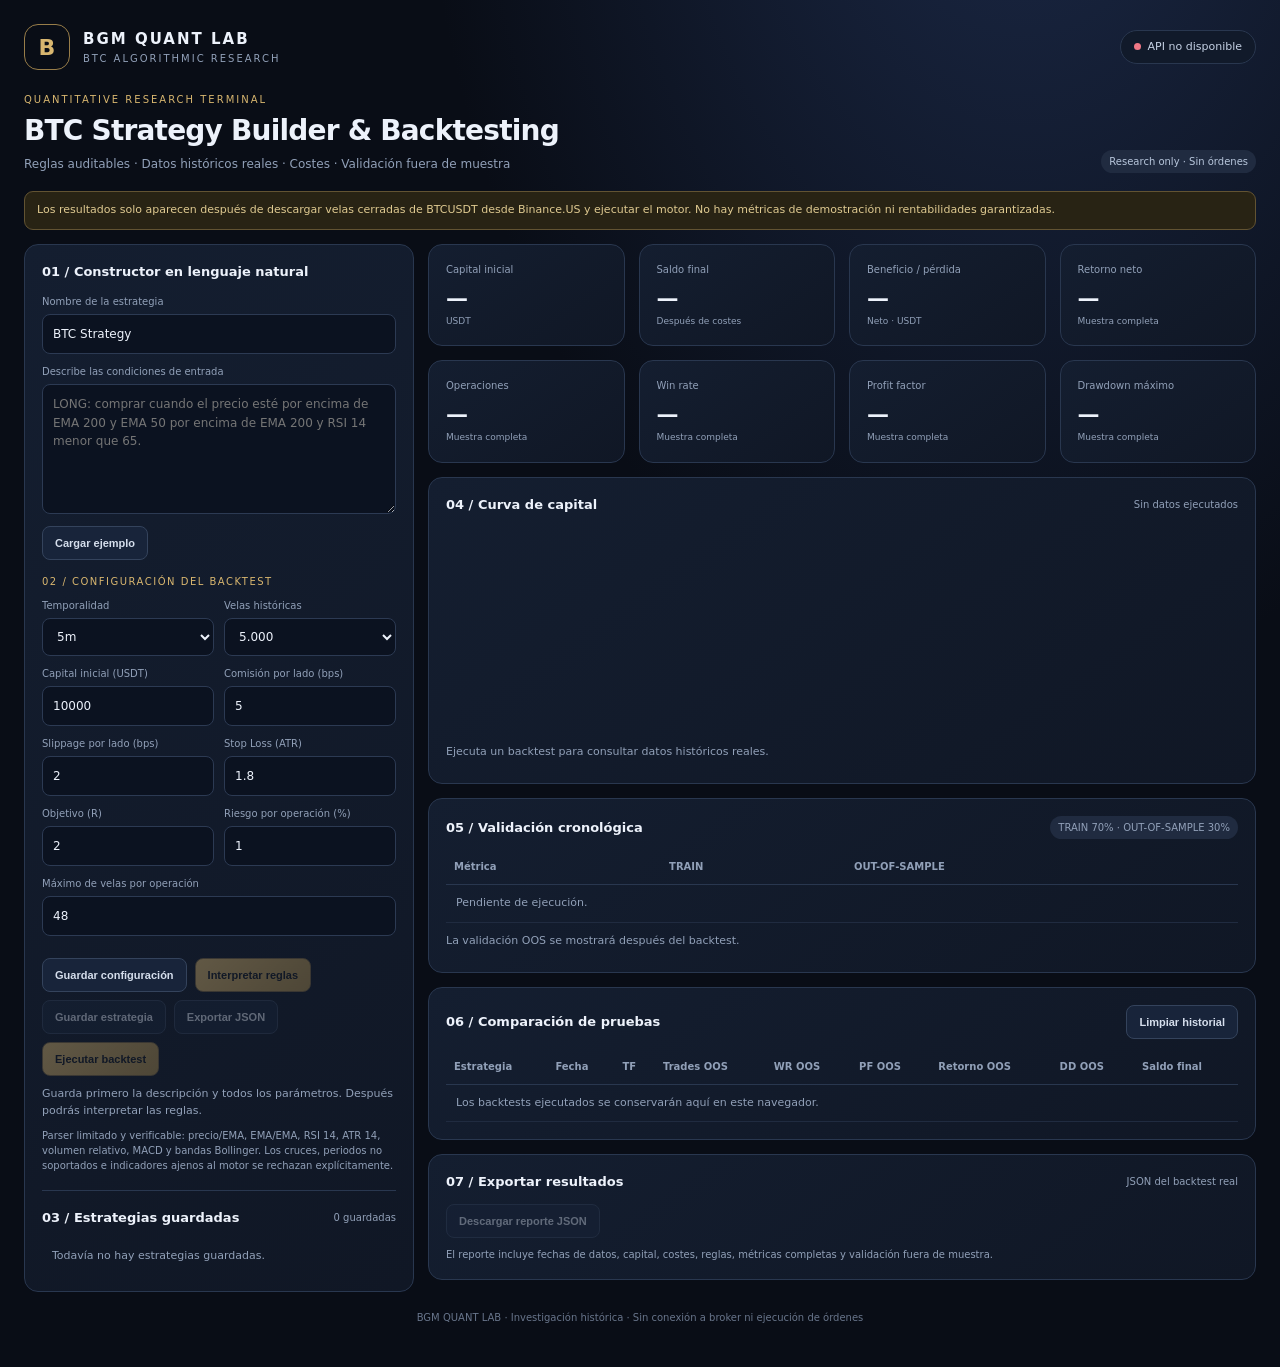
==== commit 93f2f6b3: "Clarify supported indicators and explicit parser rejections" ====
--- a/quant_lab/dashboard/index.html
+++ b/quant_lab/dashboard/index.html
@@ -56,7 +56,7 @@
 </div>
 <div class="statusline" id="builderStatus">Guarda primero la descripción y todos los parámetros. Después podrás interpretar las reglas.</div>
 <div id="interpretedRules" class="rules" hidden></div>
-<div class="hint">Parser limitado y verificable: precio/EMA, EMA/EMA, RSI, volumen relativo, MACD y bandas Bollinger. Los cruces de indicadores y reglas no soportadas se rechazan o se advierten.</div>
+<div class="hint">Parser limitado y verificable: precio/EMA, EMA/EMA, RSI 14, ATR 14, volumen relativo, MACD y bandas Bollinger. Los cruces, periodos no soportados e indicadores ajenos al motor se rechazan explícitamente.</div>
 <hr style="border:0;border-top:1px solid var(--line);margin:17px 0">
 <div class="head"><h2>03 / Estrategias guardadas</h2><span id="savedCount">0</span></div>
 <div class="library" id="strategyLibrary"><div class="empty">Todavía no hay estrategias guardadas.</div></div>
@@ -110,7 +110,7 @@
 function summary(result,initial){return {trades:result.trades,win_rate_pct:result.win_rate_pct,profit_factor:result.profit_factor,net_return_pct:result.net_return_pct,max_drawdown_pct:result.max_drawdown_pct,final_equity:result.equity_curve&&result.equity_curve.length?result.equity_curve[result.equity_curve.length-1]:initial}}
 function renderComparisons(){const rows=readComparisons(),body=$('comparisonRows');body.innerHTML='';if(!rows.length){body.innerHTML='<tr><td colspan="9" class="empty">Los backtests ejecutados se conservarán aquí en este navegador.</td></tr>';return}rows.forEach(item=>{const tr=document.createElement('tr');const vals=[item.name,item.date,item.timeframe,item.oos.trades,fmt(item.oos.win_rate_pct,'%'),fmt(item.oos.profit_factor),fmt(item.oos.net_return_pct,'%'),fmt(item.oos.max_drawdown_pct,'%'),fmt(item.full.final_equity)+' USDT'];vals.forEach((v,i)=>{const td=document.createElement('td');td.textContent=v;if(i===6)td.className=item.oos.net_return_pct>=0?'positive':'negative';tr.append(td)});body.append(tr)})}
 function drawEquity(values){const canvas=$('equityChart'),ctx=canvas.getContext('2d'),w=canvas.clientWidth||600,h=canvas.clientHeight||210,dpr=window.devicePixelRatio||1;canvas.width=w*dpr;canvas.height=h*dpr;ctx.scale(dpr,dpr);ctx.clearRect(0,0,w,h);ctx.strokeStyle='#29374f';ctx.lineWidth=1;for(let i=0;i<4;i++){const y=12+i*(h-24)/3;ctx.beginPath();ctx.moveTo(12,y);ctx.lineTo(w-12,y);ctx.stroke()}if(!values||values.length<2)return;const min=Math.min.apply(null,values),max=Math.max.apply(null,values),span=max-min||1;ctx.beginPath();values.forEach((v,i)=>{const x=12+i*(w-24)/(values.length-1),y=h-12-(v-min)/span*(h-24);if(i===0)ctx.moveTo(x,y);else ctx.lineTo(x,y)});ctx.strokeStyle='#d8b66f';ctx.lineWidth=2;ctx.stroke()}
-function renderResults(data,payload){const full=data.full_sample,oos=data.out_of_sample,initial=full.equity_curve[0]||payload.initial_equity,final=full.equity_curve[full.equity_curve.length-1]||initial;const vals={mInitial:fmt(initial)+' USDT',mFinal:fmt(final)+' USDT',mPnl:fmt(final-initial)+' USDT',mReturn:fmt(full.net_return_pct,'%'),mTrades:full.trades,mWin:fmt(full.win_rate_pct,'%'),mPf:fmt(full.profit_factor),mDd:fmt(full.max_drawdown_pct,'%')};Object.keys(vals).forEach(id=>$(id).textContent=vals[id]);$('mPnl').className='value '+(final>=initial?'positive':'negative');$('dataMeta').textContent=data.market+' · '+data.timeframe+' · '+data.candles_used+' velas';$('resultStatus').textContent='Datos reales cerrados: '+data.data_start+' → '+data.data_end+' · Comisión '+payload.fee_bps+' bps/lado · Slippage '+payload.slippage_bps+' bps/lado.';drawEquity(full.equity_curve);const rows=[['Operaciones','trades'],['Win rate','win_rate_pct'],['Profit factor','profit_factor'],['Retorno neto','net_return_pct'],['Drawdown máximo','max_drawdown_pct']];$('validationRows').innerHTML='';rows.forEach(pair=>{const tr=document.createElement('tr'),a=document.createElement('td'),b=document.createElement('td'),c=document.createElement('td');a.textContent=pair[0];b.textContent=fmt(data.train[pair[1]],pair[1].includes('pct')?'%':'');c.textContent=fmt(oos[pair[1]],pair[1].includes('pct')?'%':'');tr.append(a,b,c);$('validationRows').append(tr)});$('qualityStatus').textContent='Filtro preliminar OOS: '+(data.quality.eligible_for_paper_testing?'APTO para continuar pruebas en demo':'NO APTO todavía')+' · Score '+data.quality.research_score+'/100. '+data.quality.note;$('exportResult').disabled=false}
+function renderResults(data,payload){const full=data.full_sample,oos=data.out_of_sample,initial=full.equity_curve&&full.equity_curve.length?full.equity_curve[0]:payload.initial_equity,final=full.equity_curve&&full.equity_curve.length?full.equity_curve[full.equity_curve.length-1]:initial;const vals={mInitial:fmt(initial)+' USDT',mFinal:fmt(final)+' USDT',mPnl:fmt(final-initial)+' USDT',mReturn:fmt(full.net_return_pct,'%'),mTrades:full.trades,mWin:fmt(full.win_rate_pct,'%'),mPf:fmt(full.profit_factor),mDd:fmt(full.max_drawdown_pct,'%')};Object.keys(vals).forEach(id=>$(id).textContent=vals[id]);$('mPnl').className='value '+(final>=initial?'positive':'negative');$('dataMeta').textContent=data.market+' · '+data.timeframe+' · '+data.candles_used+' velas';$('resultStatus').textContent='Datos reales cerrados: '+data.data_start+' → '+data.data_end+' · Comisión '+payload.fee_bps+' bps/lado · Slippage '+payload.slippage_bps+' bps/lado.';drawEquity(full.equity_curve);const rows=[['Operaciones','trades'],['Win rate','win_rate_pct'],['Profit factor','profit_factor'],['Retorno neto','net_return_pct'],['Drawdown máximo','max_drawdown_pct']];$('validationRows').innerHTML='';rows.forEach(pair=>{const tr=document.createElement('tr'),a=document.createElement('td'),b=document.createElement('td'),c=document.createElement('td');a.textContent=pair[0];b.textContent=fmt(data.train[pair[1]],pair[1].includes('pct')?'%':'');c.textContent=fmt(oos[pair[1]],pair[1].includes('pct')?'%':'');tr.append(a,b,c);$('validationRows').append(tr)});$('qualityStatus').textContent='Filtro preliminar OOS: '+(data.quality.eligible_for_paper_testing?'APTO para continuar pruebas en demo':'NO APTO todavía')+' · Score '+data.quality.research_score+'/100. '+data.quality.note;$('exportResult').disabled=false}
 async function runBacktest(){let payload;try{payload=buildPayload();if(!savedSignature||savedSignature!==signature())throw Error('Guarda los cambios y vuelve a interpretar antes del backtest.')}catch(e){setStatus(e.message,'warning');return}$('runBacktest').disabled=true;setStatus('Descargando velas cerradas de Binance.US y ejecutando el motor…');$('resultStatus').textContent='Esperando respuesta del motor de backtesting…';try{const response=await fetch(API+'/api/backtest',{method:'POST',headers:{'Content-Type':'application/json'},body:JSON.stringify(payload)});const data=await response.json();if(!response.ok||!data.ok)throw Error(data.error||'El motor rechazó la solicitud.');lastResult=data;renderResults(data,payload);const entry={id:'run-'+Date.now(),name:payload.strategy.name,date:new Date().toLocaleString('es-ES'),timeframe:payload.timeframe,full:summary(data.full_sample,payload.initial_equity),oos:summary(data.out_of_sample,payload.initial_equity),data_start:data.data_start,data_end:data.data_end};const history=readComparisons();history.unshift(entry);writeComparisons(history);if(currentSavedId){const items=readLibrary(),saved=items.find(x=>x.id===currentSavedId);if(saved){saved.last_result={oos_return:data.out_of_sample.net_return_pct,final_equity:entry.full.final_equity};writeLibrary(items)}}setStatus('Backtest completado con datos reales. Revisa especialmente OUT-OF-SAMPLE.','ok')}catch(e){$('resultStatus').textContent='Error: '+e.message;setStatus(e.message+' Si la API acaba de arrancar, espera unos segundos y reintenta.','warning')}finally{$('runBacktest').disabled=!parsed}}
 function exportStrategy(){try{const payload=buildPayload();download('bgm_quant_lab_strategy.json',JSON.stringify(payload,null,2));setStatus('JSON exportado. Es compatible con quant_lab.strategy y quant_lab.cli.','ok')}catch(e){setStatus(e.message,'warning')}}
 function checkApi(){fetch(API+'/health').then(r=>{if(!r.ok)throw Error('HTTP '+r.status);return r.json()}).then(data=>{$('apiState').textContent='API online · '+data.mode;$('apiDot').style.background='var(--green)'}).catch(()=>{$('apiState').textContent='API no disponible';$('apiDot').style.background='var(--red)'})}
@@ -118,7 +118,7 @@
 $('exampleBtn').addEventListener('click',()=>{$('description').value='LONG: comprar cuando el precio esté por encima de EMA 200 y EMA 50 por encima de EMA 200 y RSI 14 menor que 65.';markDirty()});
 $('exportResult').addEventListener('click',()=>{if(lastResult)download('bgm_quant_lab_backtest_report.json',JSON.stringify(lastResult,null,2))});
 $('clearComparisons').addEventListener('click',()=>{localStorage.removeItem(RESULTS_KEY);renderComparisons()});
-['strategyName','description','timeframe','candles','initialEquity','feeBps','slippageBps','stopAtr','rewardRisk','riskPct','maxHolding'].forEach(id=>$(id).addEventListener('input',markDirty));
+['strategyName','description','timeframe','candles','initialEquity','feeBps','slippageBps','stopAtr','rewardRisk','riskPct','maxHolding'].forEach(id=>{ $(id).addEventListener('input',markDirty); $(id).addEventListener('change',markDirty); });
 try{const saved=JSON.parse(localStorage.getItem(CONFIG_KEY)||'null');if(saved){applySnapshot(saved);savedSignature=signature();setStatus('Última configuración guardada restaurada. Pulsa Interpretar reglas.','ok')}}catch(e){}
 renderLibrary();renderComparisons();checkApi();
 </script></body></html>
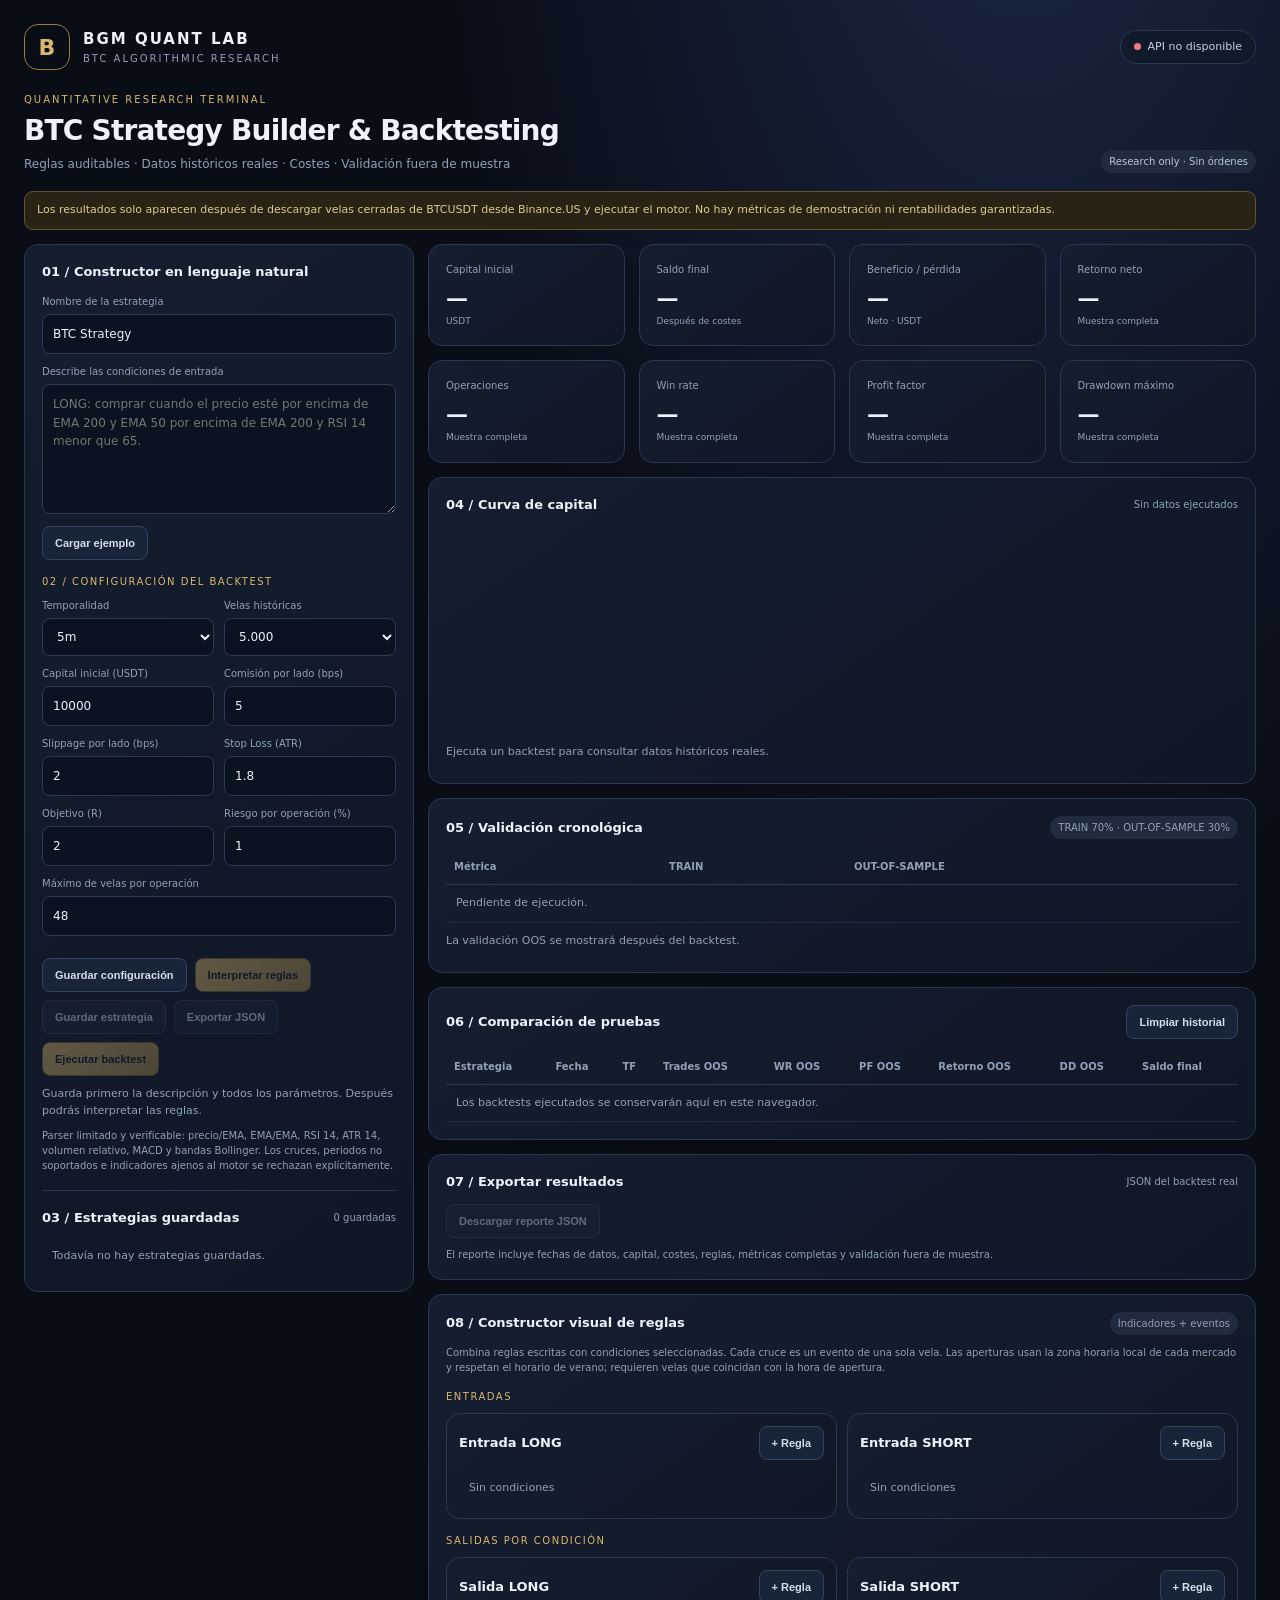
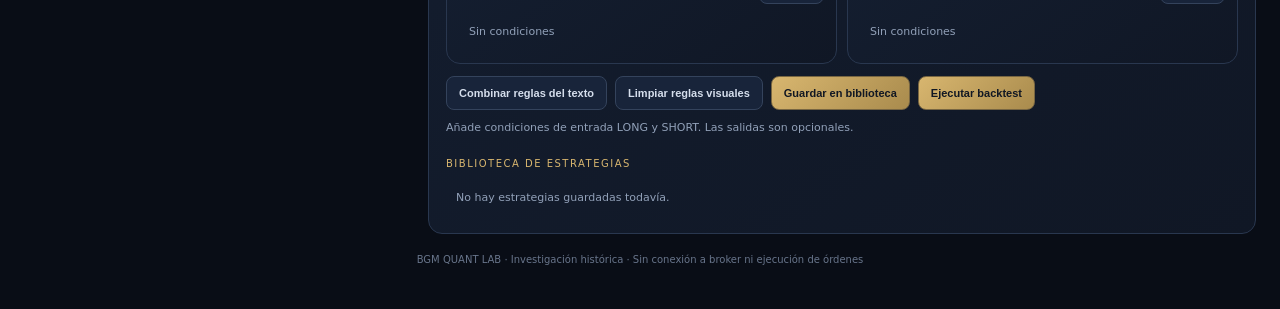
==== commit 1380b536: "Load visual builder and strategy library UI" ====
--- a/quant_lab/dashboard/index.html
+++ b/quant_lab/dashboard/index.html
@@ -121,4 +121,4 @@
 ['strategyName','description','timeframe','candles','initialEquity','feeBps','slippageBps','stopAtr','rewardRisk','riskPct','maxHolding'].forEach(id=>{ $(id).addEventListener('input',markDirty); $(id).addEventListener('change',markDirty); });
 try{const saved=JSON.parse(localStorage.getItem(CONFIG_KEY)||'null');if(saved){applySnapshot(saved);savedSignature=signature();setStatus('Última configuración guardada restaurada. Pulsa Interpretar reglas.','ok')}}catch(e){}
 renderLibrary();renderComparisons();checkApi();
-</script></body></html>+</script><script src="builder-v2.js" defer></script></body></html>
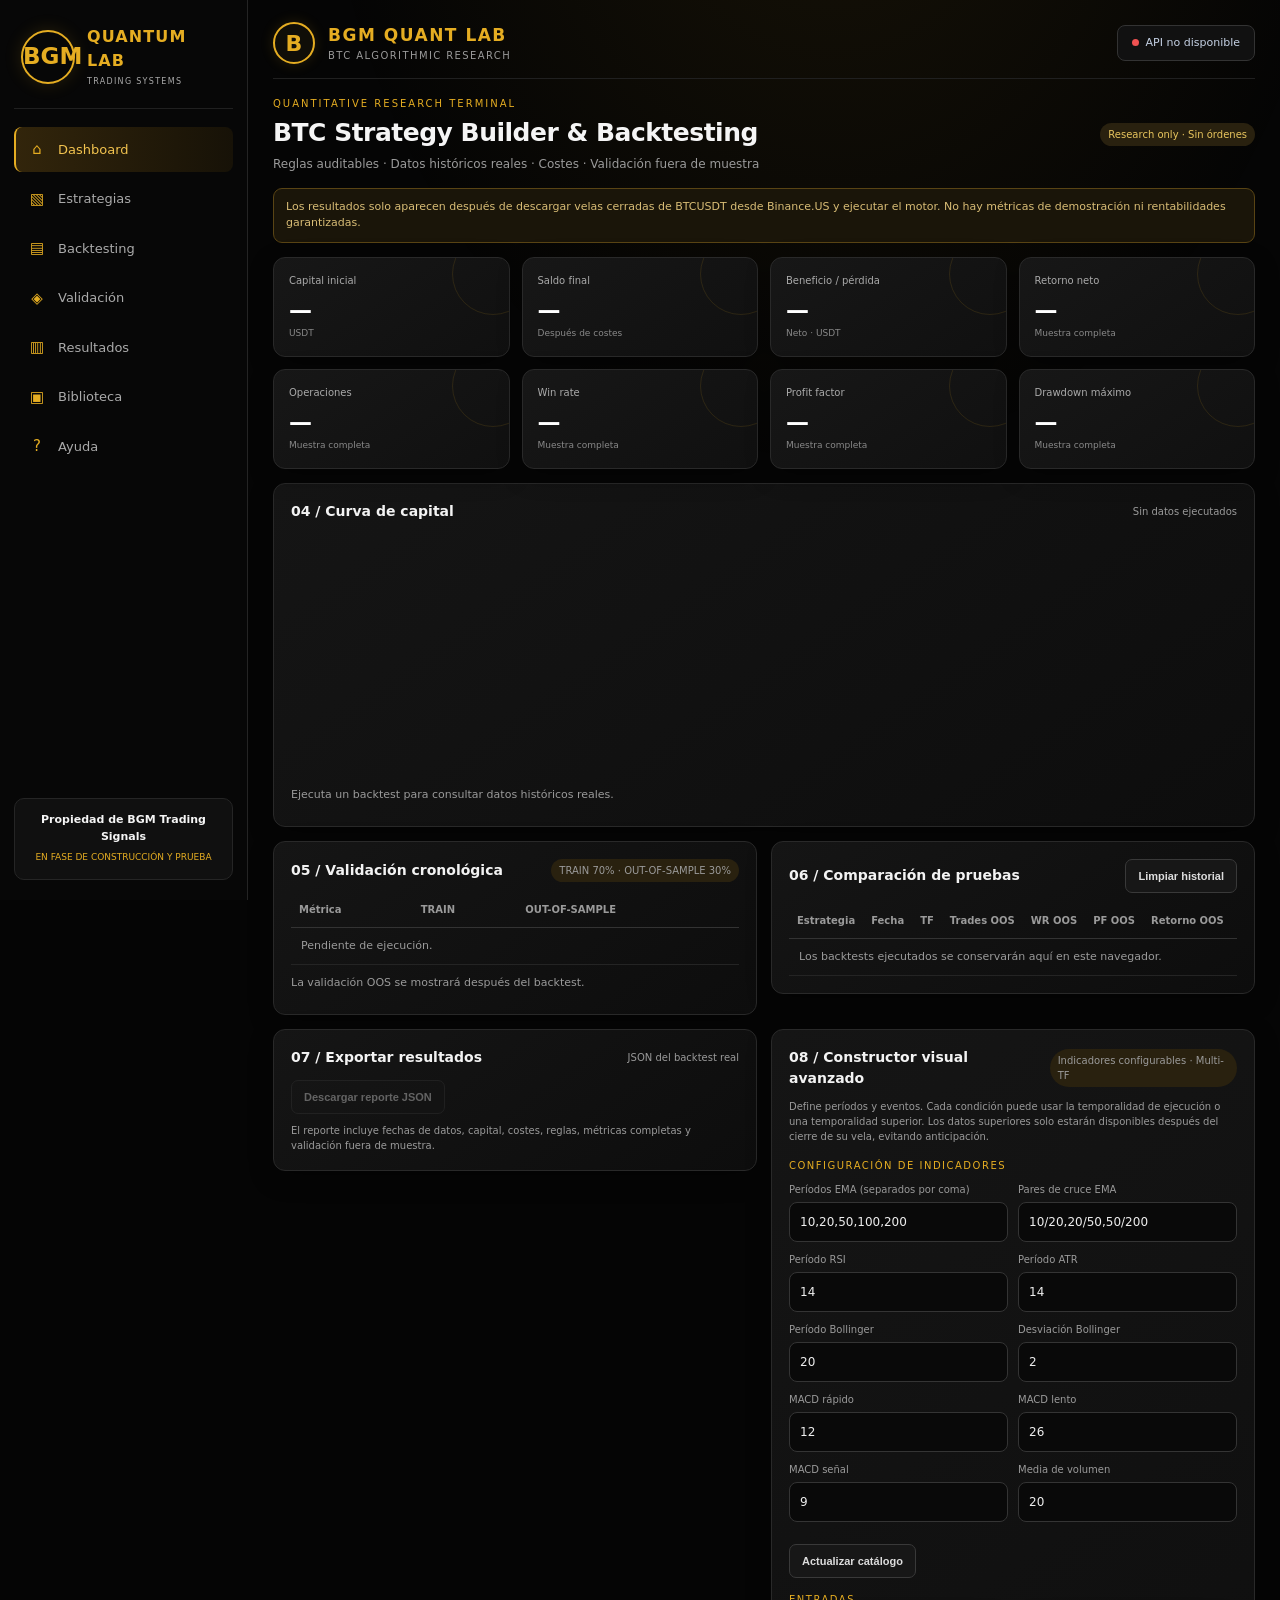
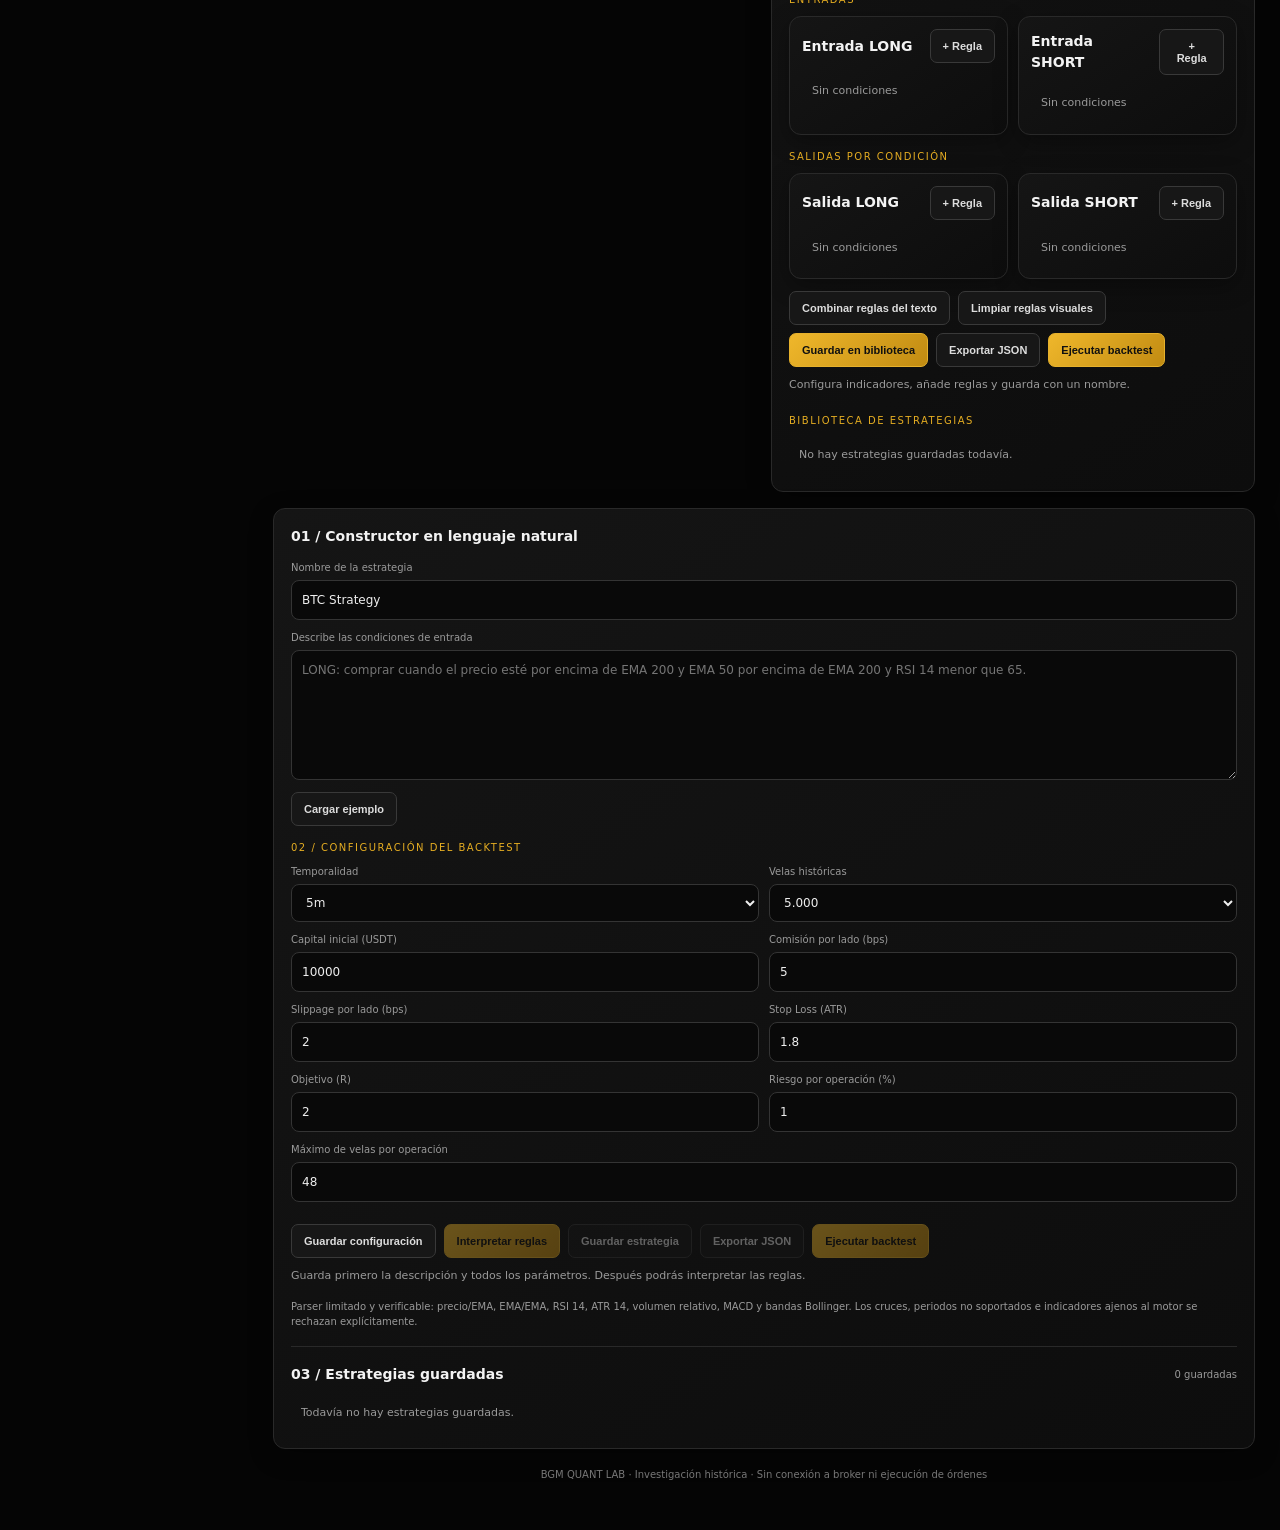
==== commit f7c6d3c2: "Redesign BGM Quantum Lab dashboard in premium black and gold" ====
--- a/quant_lab/dashboard/index.html
+++ b/quant_lab/dashboard/index.html
@@ -23,6 +23,66 @@
 .library{display:grid;gap:8px}.saved{display:flex;justify-content:space-between;align-items:center;gap:10px;background:#0c1422;border:1px solid #29374f;padding:10px;border-radius:9px}.saved b{font-size:11px}.saved small{display:block;color:var(--muted);font-size:9px}.saved .btnrow{margin:0}.saved button{padding:7px 9px}
 .empty{color:var(--muted);font-size:11px;padding:10px}.footer{text-align:center;color:#68758b;font-size:10px;padding:18px}.pill{font-size:10px;padding:4px 8px;border-radius:30px;background:#202b40;color:#b8c7dc}
 @media(max-width:1100px){.layout{grid-template-columns:1fr}.metrics{grid-template-columns:repeat(2,1fr)}}@media(max-width:600px){.shell{padding:13px}.hero{align-items:flex-start;flex-direction:column}.metrics{gap:8px}.metric{padding:12px}.metric .value{font-size:18px}.top{align-items:flex-start;flex-direction:column}.saved{align-items:flex-start;flex-direction:column}}
+
+/* BGM Quantum Lab — premium black & gold dashboard */
+:root{--bg:#050505;--panel:#101010;--panel2:#151515;--line:#292929;--muted:#9a9a9a;--text:#f5f5f5;--gold:#e5ad22;--green:#19c985;--red:#f05252;--blue:#258fc5}
+*{box-sizing:border-box}
+body{background:#050505;color:var(--text);font-family:Inter,system-ui,-apple-system,Segoe UI,sans-serif}
+body:before{content:"";position:fixed;inset:0;pointer-events:none;background:radial-gradient(ellipse at 65% -30%,rgba(229,173,34,.09),transparent 45%);z-index:-1}
+.app-sidebar{position:fixed;z-index:20;inset:0 auto 0 0;width:248px;background:#070707;border-right:1px solid #242424;padding:20px 14px;display:flex;flex-direction:column;gap:18px}
+.app-brand{display:flex;align-items:center;gap:12px;padding:5px 7px 20px;border-bottom:1px solid #202020}
+.app-mark{width:54px;height:54px;border:2px solid var(--gold);border-radius:50%;display:grid;place-items:center;color:var(--gold);font-weight:900;font-size:23px;box-shadow:0 0 18px #e5ad2226}
+.app-brand strong{display:block;color:var(--gold);font-size:16px;letter-spacing:1.1px}.app-brand small{display:block;color:#aaa;font-size:8px;letter-spacing:1.3px;margin-top:3px}
+.app-nav{display:grid;gap:5px}.app-nav a{color:#aaa;text-decoration:none;padding:11px 12px;border-radius:8px;font-size:13px;display:flex;align-items:center;gap:12px;border-left:2px solid transparent;transition:.18s}
+.app-nav a:hover,.app-nav a.active{color:#f2c34f;background:linear-gradient(90deg,#32250b,#171207);border-left-color:var(--gold)}
+.app-nav a span{width:18px;text-align:center;color:var(--gold);font-size:15px}
+.app-sidebar-foot{margin-top:auto;border:1px solid #252525;background:#101010;border-radius:10px;padding:13px;text-align:center}
+.app-sidebar-foot b{display:block;font-size:11px}.app-sidebar-foot small{color:#e5ad22;font-size:9px}
+.shell{max-width:none;margin:0 0 0 248px;padding:22px 25px 30px}
+.top{margin-bottom:17px;padding-bottom:14px;border-bottom:1px solid #202020}
+.brand .logo{width:42px;height:42px;border-radius:50%;border:2px solid var(--gold);background:#100e08;color:var(--gold);box-shadow:0 0 14px #e5ad2226}
+.brand strong{font-size:17px;color:var(--gold);letter-spacing:1.5px}.brand small{letter-spacing:1.4px}
+.status{border:1px solid #333;background:#111;border-radius:8px;padding:9px 14px}.status i{background:var(--green)}
+.hero{margin:10px 0 15px;align-items:center}.hero h1{font-size:25px;letter-spacing:-.5px}.hero p{font-size:12px}
+.eyebrow{color:var(--gold);font-size:10px;letter-spacing:2px}
+.notice{border-color:#594414;background:#1a1509;color:#d9bd76}
+.layout{display:flex;flex-direction:column;gap:16px}
+.layout>.right{order:1;display:grid;grid-template-columns:repeat(2,minmax(0,1fr));gap:14px;align-items:start}
+.layout>aside{order:2}
+.panel,.metric{background:linear-gradient(145deg,#151515,#0d0d0d);border:1px solid #292929;border-radius:12px;box-shadow:0 7px 24px #0005}
+.panel{padding:17px}.panel h2,.head h2{font-size:14px;color:#f3f3f3}
+.metrics{grid-column:1/-1;grid-template-columns:repeat(4,minmax(0,1fr));gap:12px}
+.metric{padding:15px;background:linear-gradient(145deg,#171717,#101010);position:relative;overflow:hidden}
+.metric:after{content:"";position:absolute;right:-25px;top:-25px;width:80px;height:80px;border:1px solid #e5ad2220;border-radius:50%}
+.metric .label{font-size:10px;color:#aaa}.metric .value{font-size:23px;color:#fff}.metric .sub{font-size:9px;color:#888}
+.right>.panel:nth-of-type(2){grid-column:1/-1}
+.right>#visualBuilder{grid-column:1/-1}
+.right>.panel{min-width:0}
+canvas{height:245px}
+.btn{background:linear-gradient(135deg,#efb72b,#c18b12);border:1px solid #e6b12c;color:#101010;border-radius:7px}
+.btn.secondary{background:#171717;border-color:#393939;color:#ddd}
+.btn:hover{filter:brightness(1.1)}
+input,select,textarea{background:#090909;border-color:#343434;color:#eee}
+input:focus,select:focus,textarea:focus{border-color:var(--gold)}
+.sectionlabel{color:var(--gold)}
+.rules{background:#0b0b0b;border-color:#333}
+.saved{background:#0b0b0b;border-color:#333}
+th{border-bottom-color:#333}td{border-bottom-color:#242424}
+.pill{background:#29210f;color:#e9c65e}
+.footer{color:#777}
+.app-main-title{display:none}
+@media(max-width:1050px){.shell{padding:17px}.layout>.right{grid-template-columns:1fr 1fr}.metrics{grid-template-columns:repeat(2,minmax(0,1fr))}}
+@media(max-width:700px){
+.app-sidebar{position:relative;width:auto;inset:auto;padding:10px 12px;gap:8px;border-right:0;border-bottom:1px solid #282828}
+.app-brand{padding:2px 4px 9px}.app-mark{width:40px;height:40px;font-size:18px}
+.app-nav{display:flex;overflow-x:auto;gap:5px;padding-bottom:3px}.app-nav a{white-space:nowrap;padding:8px 10px;font-size:11px}
+.app-sidebar-foot{display:none}.shell{margin:0;padding:13px}
+.top{align-items:center;flex-direction:row}.brand strong{font-size:14px}.brand small{font-size:8px}
+.hero{align-items:flex-start;flex-direction:column}.layout>.right{grid-template-columns:1fr}.metrics{grid-template-columns:repeat(2,minmax(0,1fr))}
+.right>.panel:nth-of-type(2),.right>#visualBuilder{grid-column:1}
+.metric{padding:12px}.metric .value{font-size:19px}
+}
+
 </style>
 </head>
 <body><main class="shell">
@@ -121,4 +181,33 @@
 ['strategyName','description','timeframe','candles','initialEquity','feeBps','slippageBps','stopAtr','rewardRisk','riskPct','maxHolding'].forEach(id=>{ $(id).addEventListener('input',markDirty); $(id).addEventListener('change',markDirty); });
 try{const saved=JSON.parse(localStorage.getItem(CONFIG_KEY)||'null');if(saved){applySnapshot(saved);savedSignature=signature();setStatus('Última configuración guardada restaurada. Pulsa Interpretar reglas.','ok')}}catch(e){}
 renderLibrary();renderComparisons();checkApi();
-</script><script src="builder-v2.js" defer></script></body></html>+</script><script src="builder-v2.js" defer></script>
+<script>
+(()=> {
+ const nav=[['dashboard','⌂','Dashboard'],['strategy-builder','▧','Estrategias'],['backtest','▤','Backtesting'],['validation','◈','Validación'],['comparisons','▥','Resultados'],['library','▣','Biblioteca'],['help','?','Ayuda']];
+ function mountNav(){
+  if(document.querySelector('.app-sidebar'))return;
+  const side=document.createElement('aside');side.className='app-sidebar';
+  side.innerHTML='<div class="app-brand"><div class="app-mark">BGM</div><div><strong>QUANTUM LAB</strong><small>TRADING SYSTEMS</small></div></div><nav class="app-nav">'+nav.map(([id,ico,label])=>'<a href="#'+id+'" data-target="'+id+'"><span>'+ico+'</span>'+label+'</a>').join('')+'</nav><div class="app-sidebar-foot"><b>Propiedad de BGM Trading Signals</b><small>EN FASE DE CONSTRUCCIÓN Y PRUEBA</small></div>';
+  document.body.insertBefore(side,document.body.firstChild);
+  const layout=document.querySelector('.layout'),aside=layout?.querySelector(':scope > aside'),right=layout?.querySelector(':scope > .right');
+  const hero=document.querySelector('.hero');if(hero)hero.id='dashboard';
+  if(aside){aside.id='strategy-builder';}
+  const panels=right?.querySelectorAll(':scope > .panel')||[];
+  if(panels[0])panels[0].id='backtest';
+  if(panels[1])panels[1].id='validation';
+  if(panels[2])panels[2].id='comparisons';
+  const builder=document.getElementById('visualBuilder');if(builder)builder.id='library';
+  const help=document.querySelector('.footer');if(help)help.id='help';
+  side.querySelectorAll('a').forEach(a=>a.addEventListener('click',()=>{
+   side.querySelectorAll('a').forEach(x=>x.classList.remove('active'));a.classList.add('active');
+   const target=document.getElementById(a.dataset.target);if(target)target.scrollIntoView({behavior:'smooth',block:'start'});
+  }));
+  side.querySelector('a')?.classList.add('active');
+ }
+ if(document.readyState==='loading')document.addEventListener('DOMContentLoaded',mountNav);else mountNav();
+ const observer=new MutationObserver(()=>{const b=document.getElementById('visualBuilder');if(b&&b.id!=='library')b.id='library'});
+ observer.observe(document.body,{childList:true,subtree:true});
+})();
+</script>
+</body></html>
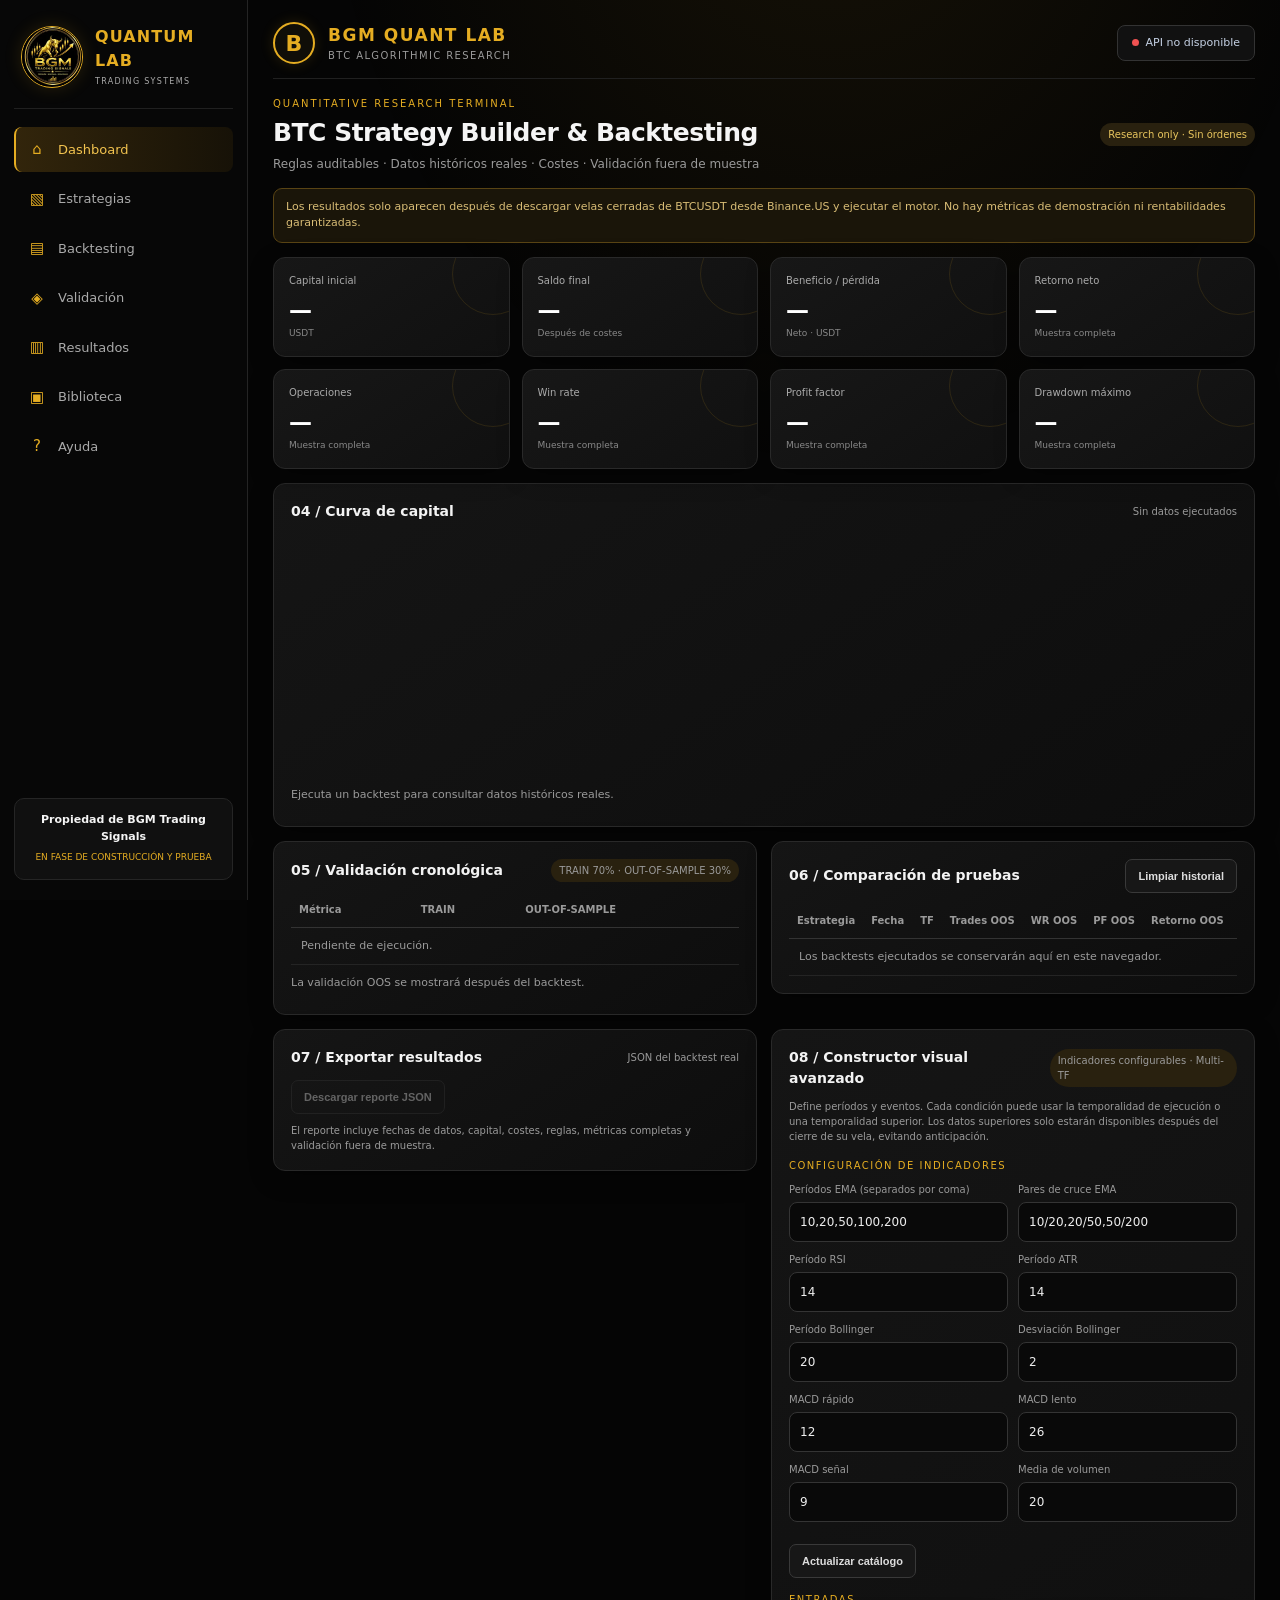
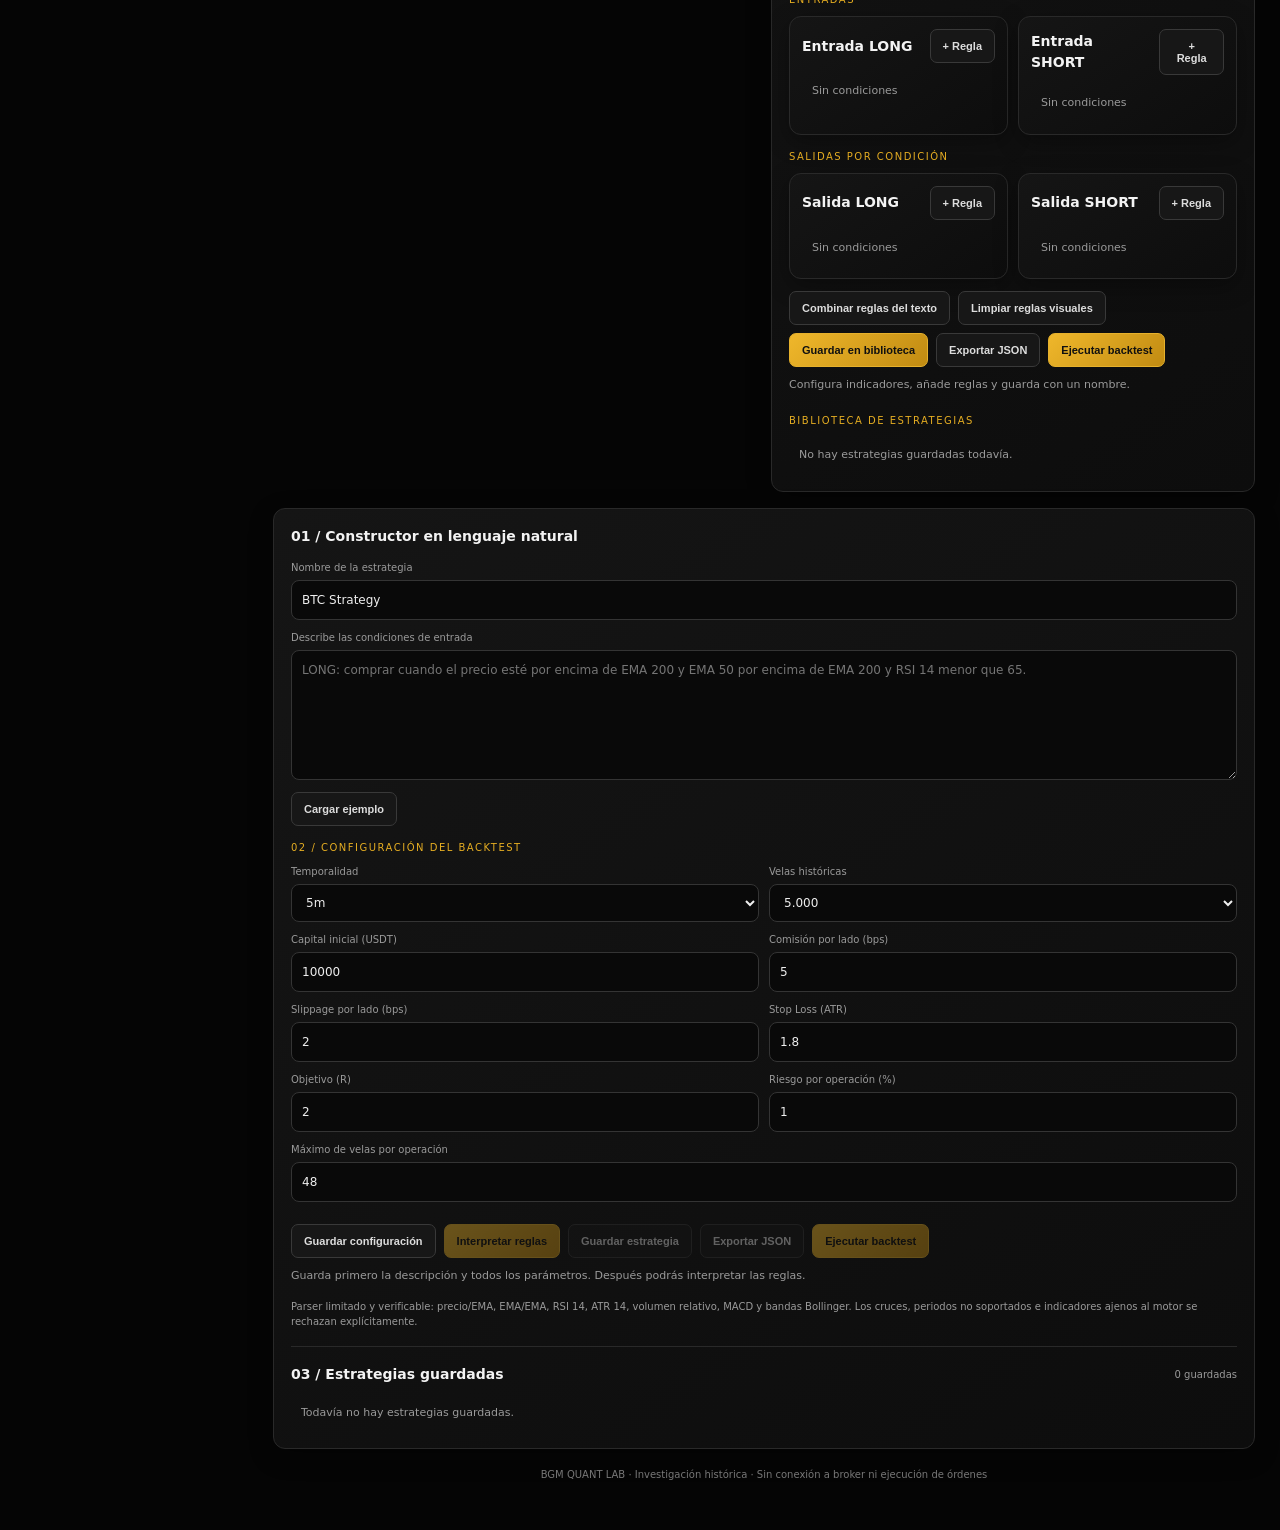
==== commit 44cbb2ea: "Display official BGM Trading Signals logo in Quantum Lab" ====
--- a/quant_lab/dashboard/index.html
+++ b/quant_lab/dashboard/index.html
@@ -31,7 +31,7 @@
 body:before{content:"";position:fixed;inset:0;pointer-events:none;background:radial-gradient(ellipse at 65% -30%,rgba(229,173,34,.09),transparent 45%);z-index:-1}
 .app-sidebar{position:fixed;z-index:20;inset:0 auto 0 0;width:248px;background:#070707;border-right:1px solid #242424;padding:20px 14px;display:flex;flex-direction:column;gap:18px}
 .app-brand{display:flex;align-items:center;gap:12px;padding:5px 7px 20px;border-bottom:1px solid #202020}
-.app-mark{width:54px;height:54px;border:2px solid var(--gold);border-radius:50%;display:grid;place-items:center;color:var(--gold);font-weight:900;font-size:23px;box-shadow:0 0 18px #e5ad2226}
+.app-mark{width:62px;height:62px;object-fit:contain;border:1px solid var(--gold);border-radius:50%;display:block;box-shadow:0 0 18px #e5ad2226;background:#050505}
 .app-brand strong{display:block;color:var(--gold);font-size:16px;letter-spacing:1.1px}.app-brand small{display:block;color:#aaa;font-size:8px;letter-spacing:1.3px;margin-top:3px}
 .app-nav{display:grid;gap:5px}.app-nav a{color:#aaa;text-decoration:none;padding:11px 12px;border-radius:8px;font-size:13px;display:flex;align-items:center;gap:12px;border-left:2px solid transparent;transition:.18s}
 .app-nav a:hover,.app-nav a.active{color:#f2c34f;background:linear-gradient(90deg,#32250b,#171207);border-left-color:var(--gold)}
@@ -74,7 +74,7 @@
 @media(max-width:1050px){.shell{padding:17px}.layout>.right{grid-template-columns:1fr 1fr}.metrics{grid-template-columns:repeat(2,minmax(0,1fr))}}
 @media(max-width:700px){
 .app-sidebar{position:relative;width:auto;inset:auto;padding:10px 12px;gap:8px;border-right:0;border-bottom:1px solid #282828}
-.app-brand{padding:2px 4px 9px}.app-mark{width:40px;height:40px;font-size:18px}
+.app-brand{padding:2px 4px 9px}.app-mark{width:44px;height:44px}
 .app-nav{display:flex;overflow-x:auto;gap:5px;padding-bottom:3px}.app-nav a{white-space:nowrap;padding:8px 10px;font-size:11px}
 .app-sidebar-foot{display:none}.shell{margin:0;padding:13px}
 .top{align-items:center;flex-direction:row}.brand strong{font-size:14px}.brand small{font-size:8px}
@@ -188,7 +188,7 @@
  function mountNav(){
   if(document.querySelector('.app-sidebar'))return;
   const side=document.createElement('aside');side.className='app-sidebar';
-  side.innerHTML='<div class="app-brand"><div class="app-mark">BGM</div><div><strong>QUANTUM LAB</strong><small>TRADING SYSTEMS</small></div></div><nav class="app-nav">'+nav.map(([id,ico,label])=>'<a href="#'+id+'" data-target="'+id+'"><span>'+ico+'</span>'+label+'</a>').join('')+'</nav><div class="app-sidebar-foot"><b>Propiedad de BGM Trading Signals</b><small>EN FASE DE CONSTRUCCIÓN Y PRUEBA</small></div>';
+  side.innerHTML='<div class="app-brand"><img class="app-mark" src="./assets/bgm-trading-signals-logo.webp" alt="BGM Trading Signals logo"><div><strong>QUANTUM LAB</strong><small>TRADING SYSTEMS</small></div></div><nav class="app-nav">'+nav.map(([id,ico,label])=>'<a href="#'+id+'" data-target="'+id+'"><span>'+ico+'</span>'+label+'</a>').join('')+'</nav><div class="app-sidebar-foot"><b>Propiedad de BGM Trading Signals</b><small>EN FASE DE CONSTRUCCIÓN Y PRUEBA</small></div>';
   document.body.insertBefore(side,document.body.firstChild);
   const layout=document.querySelector('.layout'),aside=layout?.querySelector(':scope > aside'),right=layout?.querySelector(':scope > .right');
   const hero=document.querySelector('.hero');if(hero)hero.id='dashboard';
